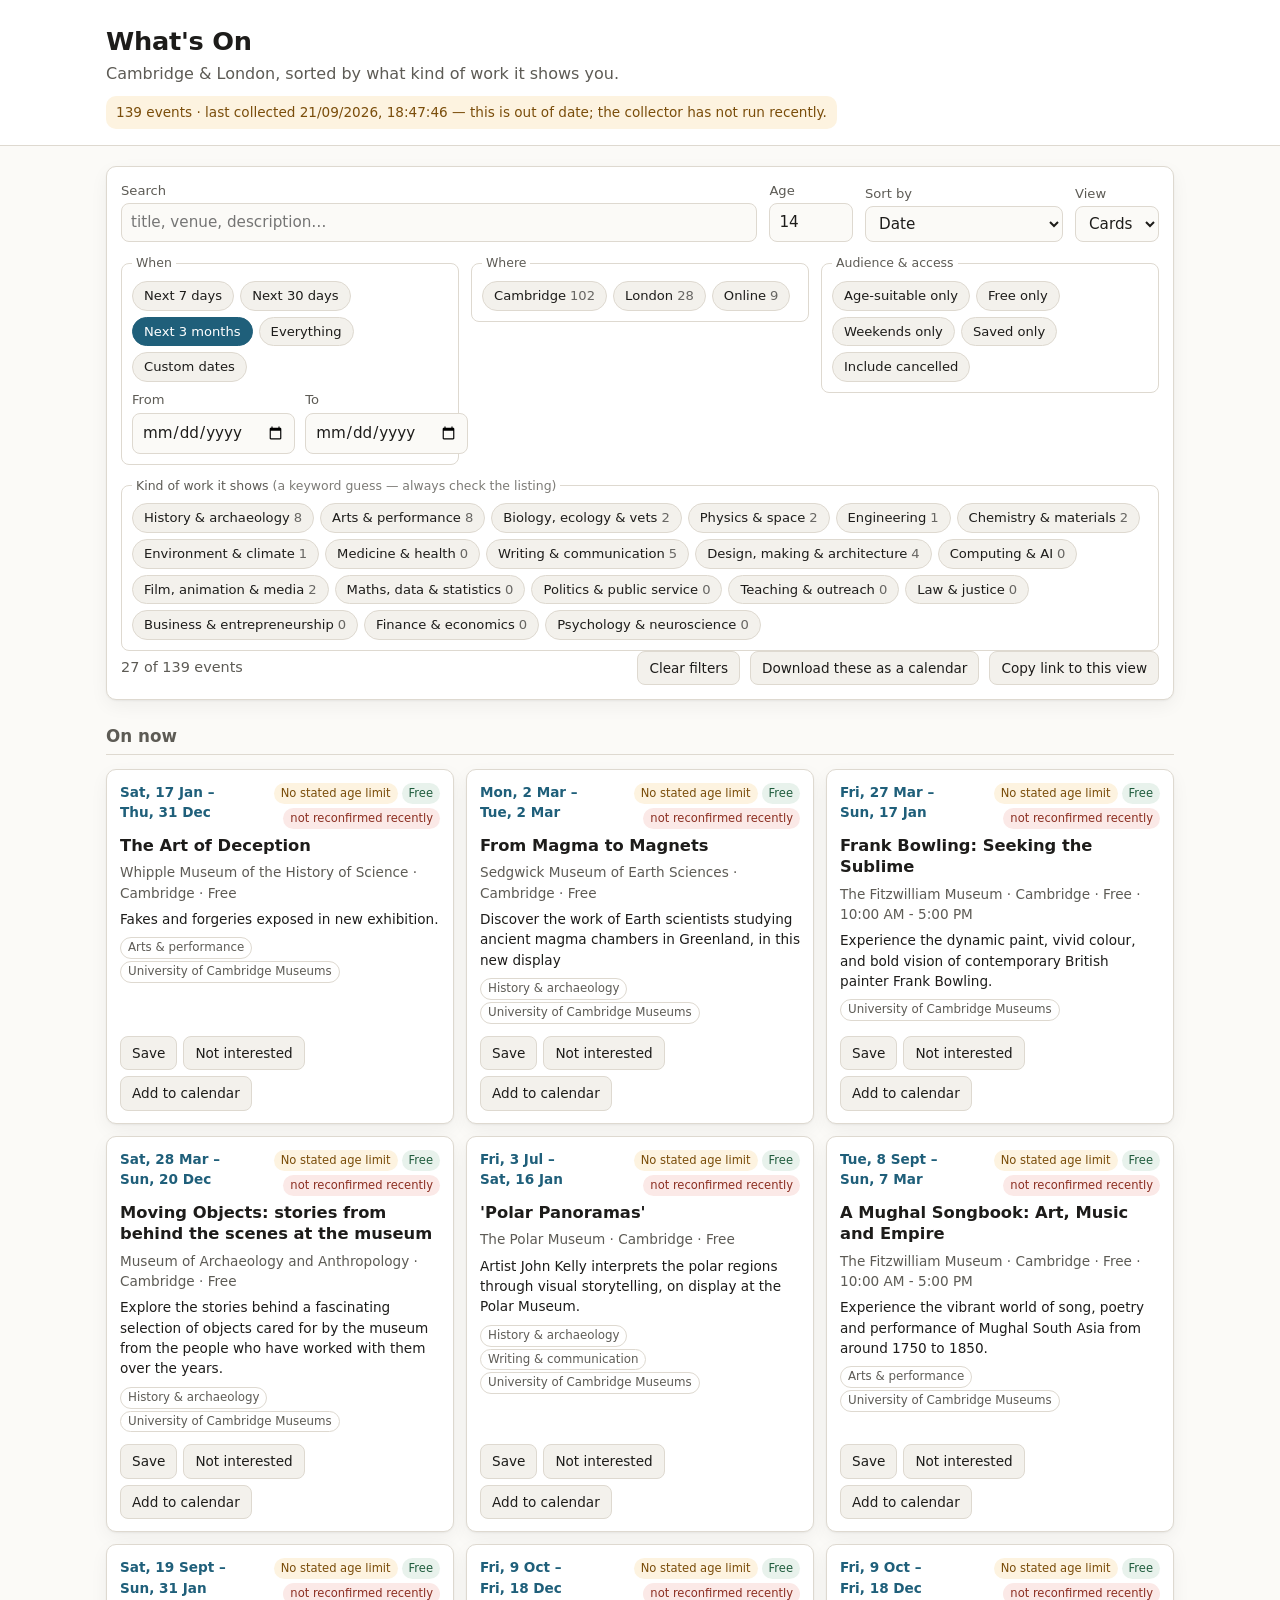
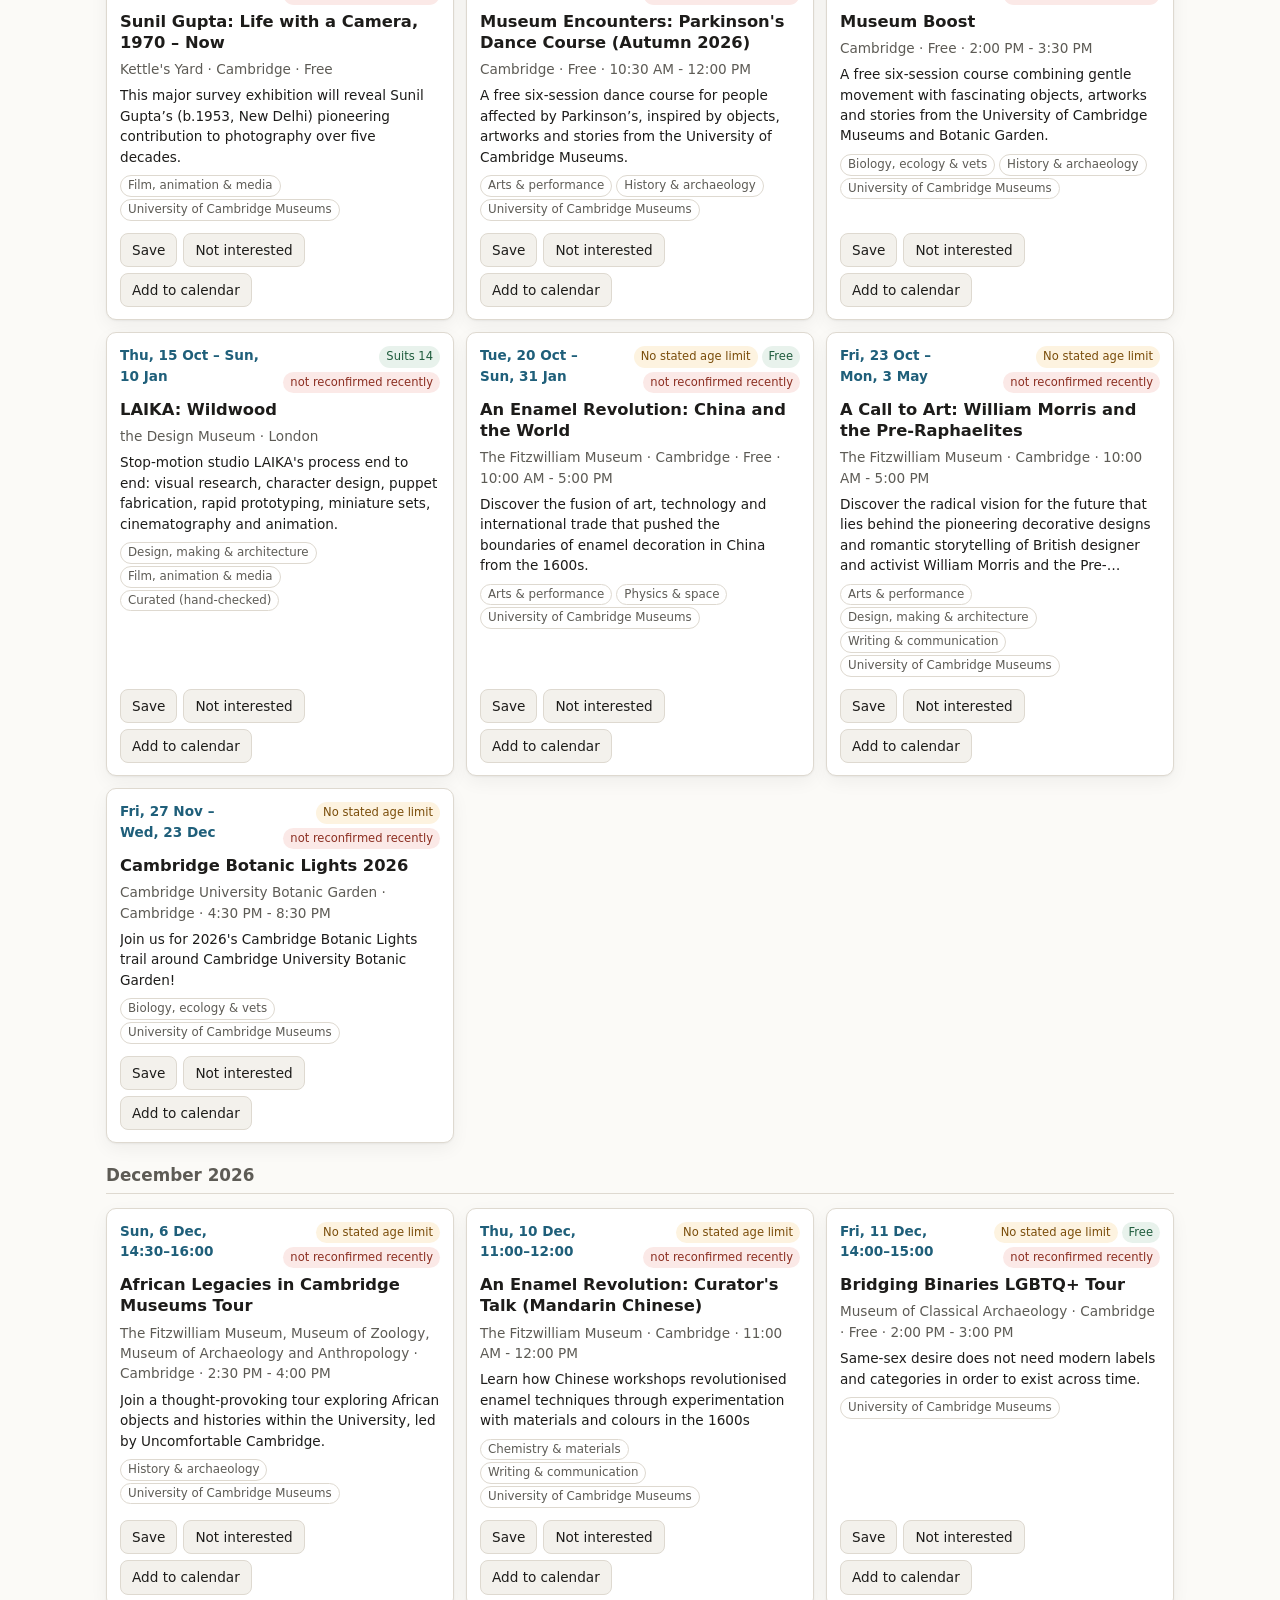
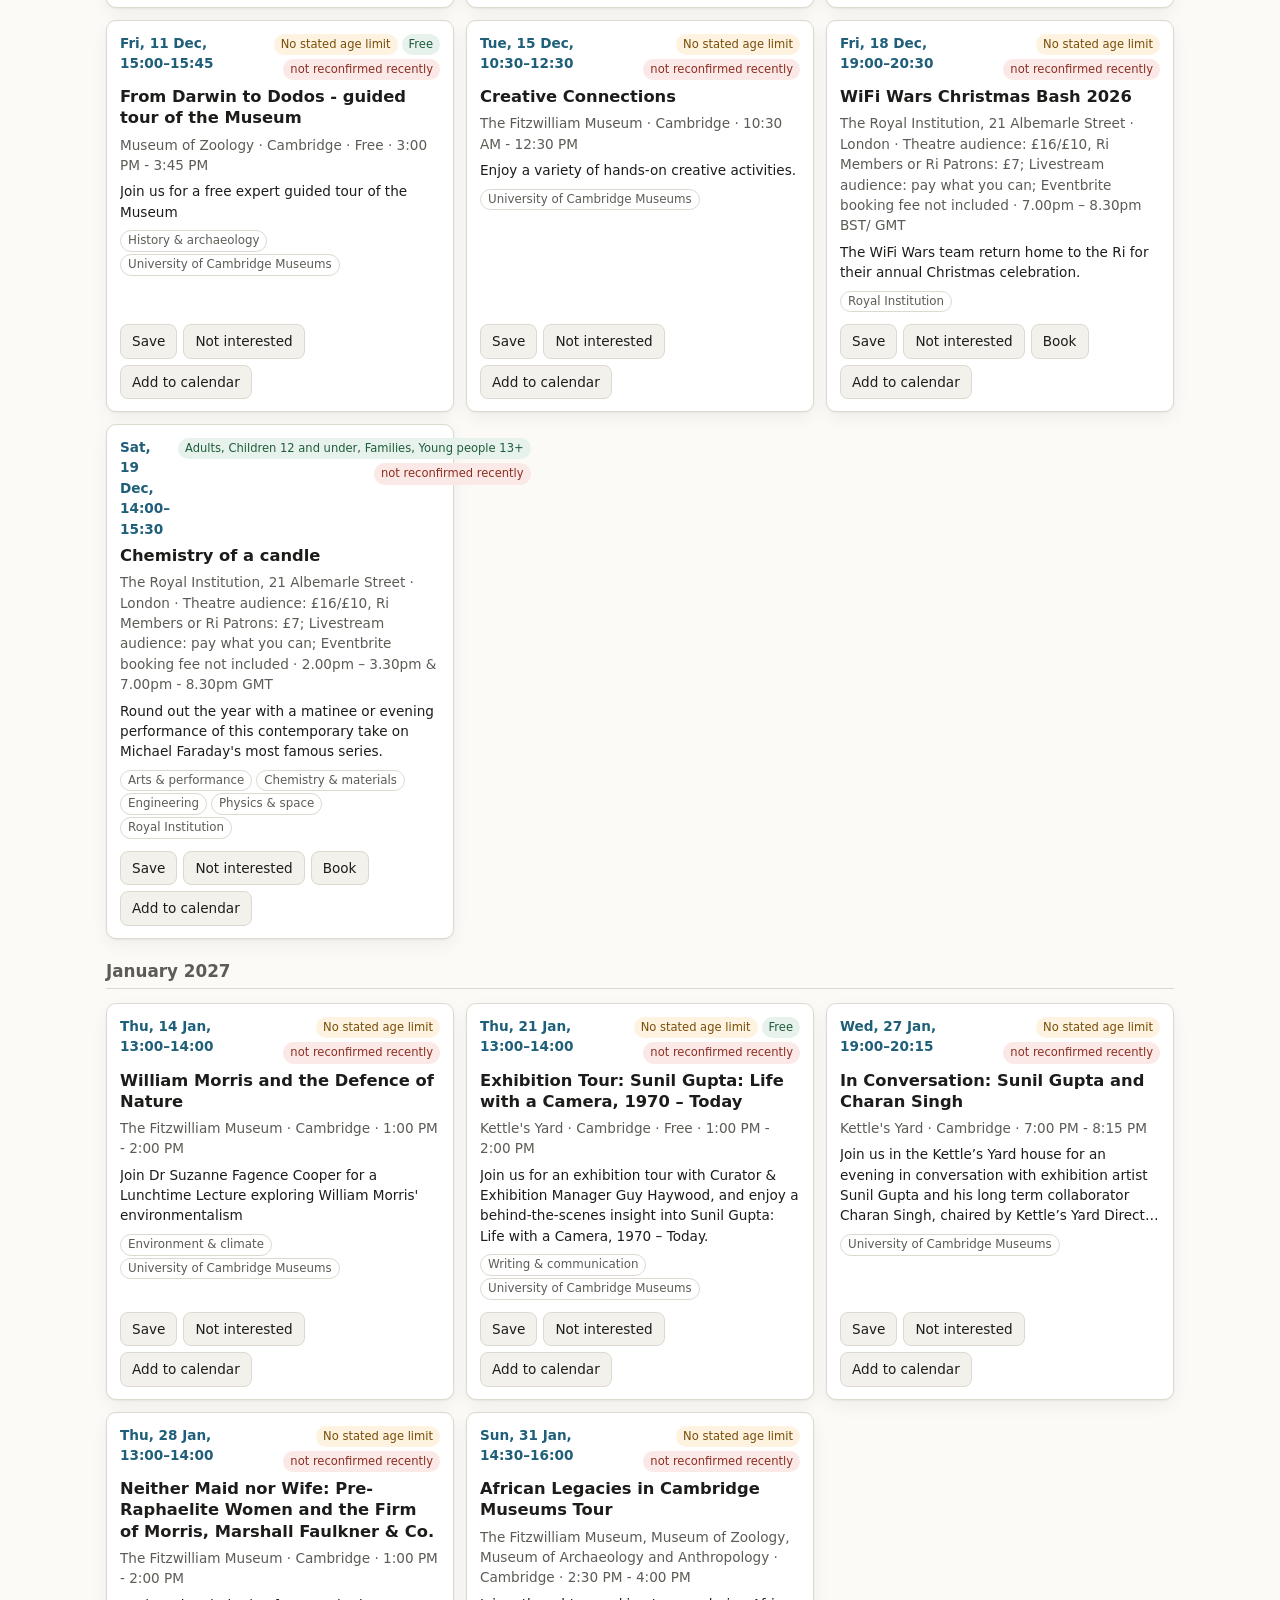
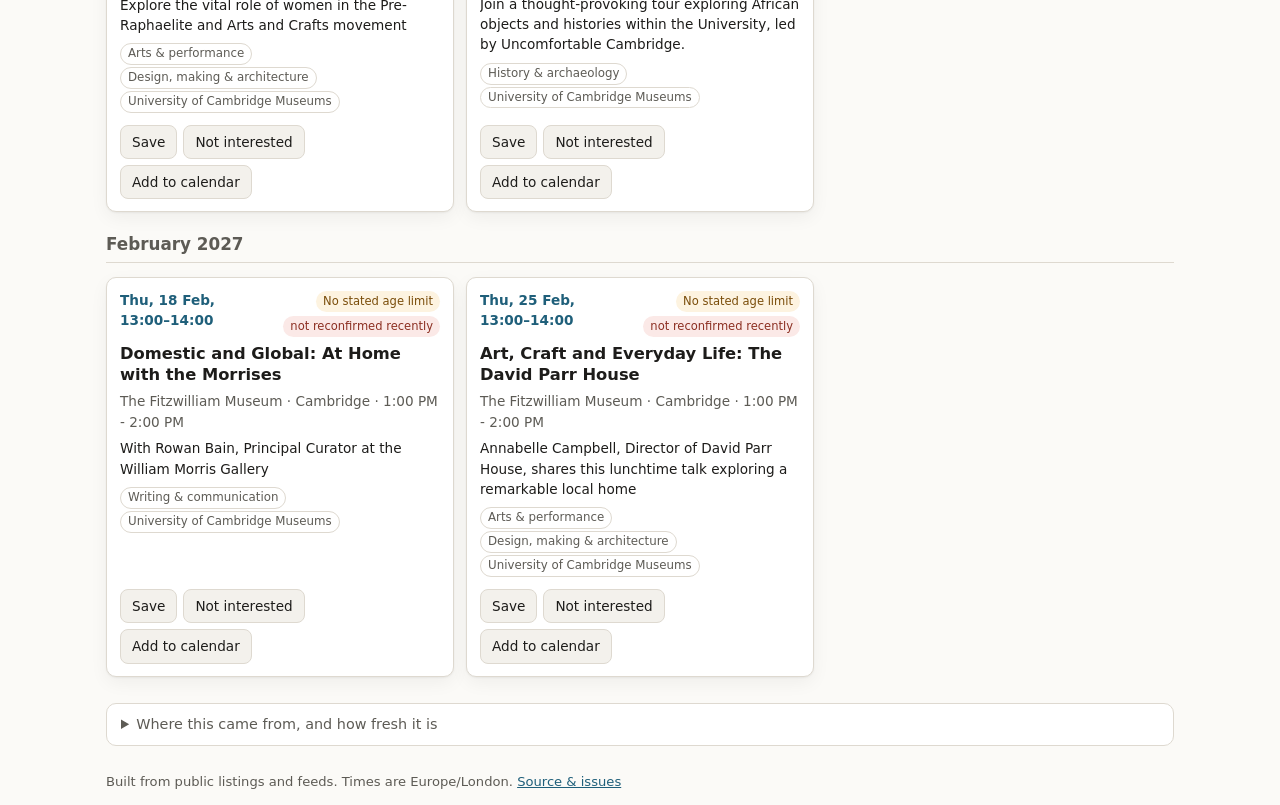
==== docs/index.html @ 0c3570ec "Events aggregator: collector, static site and CI A GitHub Pages site that collects events from publi" ====
<!DOCTYPE html>
<html lang="en-GB">
<head>
<meta charset="utf-8">
<meta name="viewport" content="width=device-width, initial-scale=1">
<title>What's On — Cambridge &amp; London</title>
<meta name="description" content="Events in Cambridge and London, filtered by age, place, date and the kind of work they show.">
<link rel="stylesheet" href="assets/styles.css">
<link rel="icon" href="data:image/svg+xml,<svg xmlns='http://www.w3.org/2000/svg' viewBox='0 0 16 16'><text y='13' font-size='13'>&#128197;</text></svg>">
</head>
<body>
<a class="skip" href="#results">Skip to results</a>

<header class="topbar">
  <div class="wrap">
    <h1>What's On</h1>
    <p class="tagline">Cambridge &amp; London, sorted by what kind of work it shows you.</p>
    <p id="freshness" class="freshness" role="status"></p>
  </div>
</header>

<main class="wrap">

  <section class="controls" aria-label="Filters">
    <div class="row">
      <label class="grow">
        <span>Search</span>
        <input type="search" id="q" placeholder="title, venue, description&hellip;" autocomplete="off">
      </label>
      <label>
        <span>Age</span>
        <input type="number" id="age" min="0" max="99" step="1" value="14" inputmode="numeric">
      </label>
      <label>
        <span>Sort by</span>
        <select id="sort">
          <option value="date">Date</option>
          <option value="title">Title</option>
          <option value="price">Price (cheapest first)</option>
          <option value="city">Place</option>
          <option value="source">Source</option>
        </select>
      </label>
      <label>
        <span>View</span>
        <select id="view">
          <option value="cards">Cards</option>
          <option value="table">Table</option>
        </select>
      </label>
    </div>

    <div class="row facets">
      <fieldset>
        <legend>When</legend>
        <div class="chips" id="when"></div>
        <div class="dates">
          <label><span>From</span><input type="date" id="from"></label>
          <label><span>To</span><input type="date" id="to"></label>
        </div>
      </fieldset>
      <fieldset>
        <legend>Where</legend>
        <div class="chips" id="cities"></div>
      </fieldset>
      <fieldset>
        <legend>Audience &amp; access</legend>
        <div class="chips" id="flags"></div>
      </fieldset>
    </div>

    <fieldset>
      <legend>Kind of work it shows <span class="hint">(a keyword guess — always check the listing)</span></legend>
      <div class="chips" id="careers"></div>
    </fieldset>

    <div class="row actions">
      <p id="count" role="status"></p>
      <button type="button" id="reset" class="ghost">Clear filters</button>
      <button type="button" id="ics" class="ghost">Download these as a calendar</button>
      <button type="button" id="share" class="ghost">Copy link to this view</button>
    </div>
  </section>

  <section id="results" aria-live="polite"></section>

  <details class="health">
    <summary>Where this came from, and how fresh it is</summary>
    <div id="sources"></div>
    <p class="note">
      Each source is collected on a schedule; a source that fails keeps its last
      good records, labelled with when they were last seen. Prices, ages and
      opening times are taken from the venue's own listing and can change —
      the link on each card is the authority, not this page.
    </p>
  </details>

</main>

<footer class="wrap">
  <p>Built from public listings and feeds. Times are Europe/London.
     <a href="https://github.com/">Source &amp; issues</a></p>
</footer>

<template id="card-tpl">
  <article class="card">
    <div class="card-head">
      <time class="when"></time>
      <span class="badges"></span>
    </div>
    <h3><a class="title" rel="noopener noreferrer"></a></h3>
    <p class="meta"></p>
    <p class="summary"></p>
    <p class="tags"></p>
    <div class="card-foot">
      <button type="button" class="save" aria-pressed="false">Save</button>
      <button type="button" class="hide">Not interested</button>
      <a class="book" rel="noopener noreferrer">Book</a>
      <button type="button" class="cal">Add to calendar</button>
    </div>
  </article>
</template>

<script src="assets/app.js"></script>
</body>
</html>
---- docs/assets/styles.css ----
:root {
  --bg: #fbfaf7;
  --surface: #ffffff;
  --surface-2: #f3f1ec;
  --ink: #1d1c1a;
  --ink-2: #5d5b55;
  --line: #ded9d0;
  --accent: #1f5f7a;
  --accent-ink: #ffffff;
  --warn-bg: #fdf3e0;
  --warn-ink: #7a4d0a;
  --bad-bg: #fbe9e7;
  --bad-ink: #8c2f22;
  --good-bg: #e8f2ec;
  --good-ink: #1f5c3d;
  --radius: 10px;
  --shadow: 0 1px 2px rgba(0,0,0,.05), 0 6px 18px rgba(0,0,0,.05);
}

@media (prefers-color-scheme: dark) {
  :root {
    --bg: #17181a;
    --surface: #1f2124;
    --surface-2: #272a2e;
    --ink: #e9e7e3;
    --ink-2: #a7a49d;
    --line: #35383d;
    --accent: #7fc4e0;
    --accent-ink: #10242c;
    --warn-bg: #3a2f14;
    --warn-ink: #f0cf8a;
    --bad-bg: #3a201c;
    --bad-ink: #f3b3a8;
    --good-bg: #1b2f26;
    --good-ink: #a7dcc0;
    --shadow: 0 1px 2px rgba(0,0,0,.4), 0 6px 18px rgba(0,0,0,.35);
  }
}

* { box-sizing: border-box; }

body {
  margin: 0;
  background: var(--bg);
  color: var(--ink);
  font: 16px/1.5 ui-sans-serif, system-ui, -apple-system, "Segoe UI", Roboto, sans-serif;
  -webkit-text-size-adjust: 100%;
}

.wrap { max-width: 1100px; margin: 0 auto; padding: 0 16px; }

.skip {
  position: absolute; left: -9999px;
}
.skip:focus { left: 8px; top: 8px; background: var(--surface); padding: 8px; z-index: 10; }

.topbar {
  background: var(--surface);
  border-bottom: 1px solid var(--line);
  padding: 22px 0 16px;
  margin-bottom: 20px;
}
.topbar h1 { margin: 0; font-size: 1.6rem; letter-spacing: -.01em; }
.tagline { margin: 2px 0 0; color: var(--ink-2); }
.freshness { margin: 10px 0 0; font-size: .85rem; color: var(--ink-2); }
.freshness.stale {
  background: var(--warn-bg); color: var(--warn-ink);
  padding: 6px 10px; border-radius: var(--radius); display: inline-block;
}

/* ---------- controls ---------- */

.controls {
  background: var(--surface);
  border: 1px solid var(--line);
  border-radius: var(--radius);
  padding: 14px;
  box-shadow: var(--shadow);
  margin-bottom: 18px;
}

.row { display: flex; flex-wrap: wrap; gap: 12px; align-items: flex-end; margin-bottom: 12px; }
.row.facets { display: grid; grid-template-columns: repeat(3, 1fr); align-items: start; }
.row:last-child { margin-bottom: 0; }
.grow { flex: 1 1 260px; }

label { display: block; font-size: .82rem; }
label > span { display: block; color: var(--ink-2); margin-bottom: 3px; }

input[type=search], input[type=number], input[type=date], select {
  font: inherit; font-size: .95rem;
  color: var(--ink); background: var(--bg);
  border: 1px solid var(--line); border-radius: 8px;
  padding: 7px 9px; width: 100%;
}
input[type=number] { width: 5.5em; }
input[type=date] { width: auto; }

fieldset {
  flex: 1 1 240px;
  border: 1px solid var(--line); border-radius: 8px;
  padding: 8px 10px 10px; margin: 0; min-width: 0;
}
legend { font-size: .78rem; color: var(--ink-2); padding: 0 4px; }
.hint { font-weight: 400; opacity: .8; }

.chips { display: flex; flex-wrap: wrap; gap: 6px; }
.chip {
  font: inherit; font-size: .82rem;
  background: var(--surface-2); color: var(--ink);
  border: 1px solid var(--line); border-radius: 999px;
  padding: 4px 11px; cursor: pointer;
}
.chip[aria-pressed="true"] { background: var(--accent); color: var(--accent-ink); border-color: var(--accent); }
.chip .n { opacity: .65; font-variant-numeric: tabular-nums; margin-left: 4px; }

.dates { display: flex; gap: 10px; margin-top: 8px; }

.row.actions { align-items: center; gap: 10px; }
#count { margin: 0; flex: 1 1 auto; font-size: .9rem; color: var(--ink-2); }

button.ghost, .card-foot button, .card-foot a {
  font: inherit; font-size: .85rem;
  background: var(--surface-2); color: var(--ink);
  border: 1px solid var(--line); border-radius: 8px;
  padding: 6px 11px; cursor: pointer; text-decoration: none;
}
button.ghost:hover, .card-foot button:hover, .card-foot a:hover { border-color: var(--accent); }

/* ---------- results ---------- */

#results { display: grid; gap: 14px; }
.month { margin: 6px 0 0; font-size: 1.05rem; color: var(--ink-2); border-bottom: 1px solid var(--line); padding-bottom: 4px; }

.cards { display: grid; gap: 12px; grid-template-columns: repeat(auto-fill, minmax(300px, 1fr)); }

.card {
  background: var(--surface); border: 1px solid var(--line);
  border-radius: var(--radius); padding: 12px 13px;
  box-shadow: var(--shadow); display: flex; flex-direction: column; gap: 6px;
}
.card.saved { border-color: var(--accent); }
.card-head { display: flex; justify-content: space-between; gap: 8px; align-items: baseline; }
.when { font-size: .85rem; font-weight: 600; color: var(--accent); }
.card h3 { margin: 0; font-size: 1.02rem; line-height: 1.3; }
.card h3 a { color: var(--ink); text-decoration: none; }
.card h3 a:hover { text-decoration: underline; }
.card .meta, .card .summary, .card .tags { margin: 0; font-size: .85rem; color: var(--ink-2); }
.card .summary {
  color: var(--ink);
  display: -webkit-box; -webkit-line-clamp: 4; -webkit-box-orient: vertical;
  overflow: hidden;
}
.card-foot { display: flex; flex-wrap: wrap; gap: 6px; margin-top: auto; padding-top: 6px; }

.badges { display: flex; flex-wrap: wrap; gap: 4px; justify-content: flex-end; }
.badge {
  font-size: .72rem; padding: 2px 7px; border-radius: 999px;
  background: var(--surface-2); color: var(--ink-2); white-space: nowrap;
}
.badge.free { background: var(--good-bg); color: var(--good-ink); }
.badge.age-eligible { background: var(--good-bg); color: var(--good-ink); }
.badge.age-unknown { background: var(--warn-bg); color: var(--warn-ink); }
.badge.alert { background: var(--bad-bg); color: var(--bad-ink); }
.tag {
  display: inline-block; font-size: .74rem; margin: 2px 4px 0 0;
  padding: 1px 7px; border: 1px solid var(--line); border-radius: 999px;
}

table { width: 100%; border-collapse: collapse; font-size: .88rem; background: var(--surface); }
th, td { text-align: left; padding: 7px 9px; border-bottom: 1px solid var(--line); vertical-align: top; }
th { color: var(--ink-2); font-size: .78rem; text-transform: uppercase; letter-spacing: .04em; }
td a { color: var(--ink); }
.table-scroll { overflow-x: auto; border: 1px solid var(--line); border-radius: var(--radius); }

.empty { padding: 26px; text-align: center; color: var(--ink-2); background: var(--surface); border: 1px dashed var(--line); border-radius: var(--radius); }

/* ---------- health panel ---------- */

.health { margin: 26px 0; background: var(--surface); border: 1px solid var(--line); border-radius: var(--radius); padding: 10px 14px; }
.health summary { cursor: pointer; font-size: .9rem; color: var(--ink-2); }
.health table { margin-top: 10px; }
.note { font-size: .82rem; color: var(--ink-2); }
.status-ok { color: var(--good-ink); }
.status-bad { color: var(--bad-ink); font-weight: 600; }

footer { margin: 30px 0; font-size: .82rem; color: var(--ink-2); }
footer a { color: var(--accent); }

@media (max-width: 860px) {
  .row.facets { grid-template-columns: 1fr; }
}

@media (max-width: 620px) {
  .row { gap: 10px; }
  fieldset { flex-basis: 100%; }
  .dates { flex-wrap: wrap; }
}
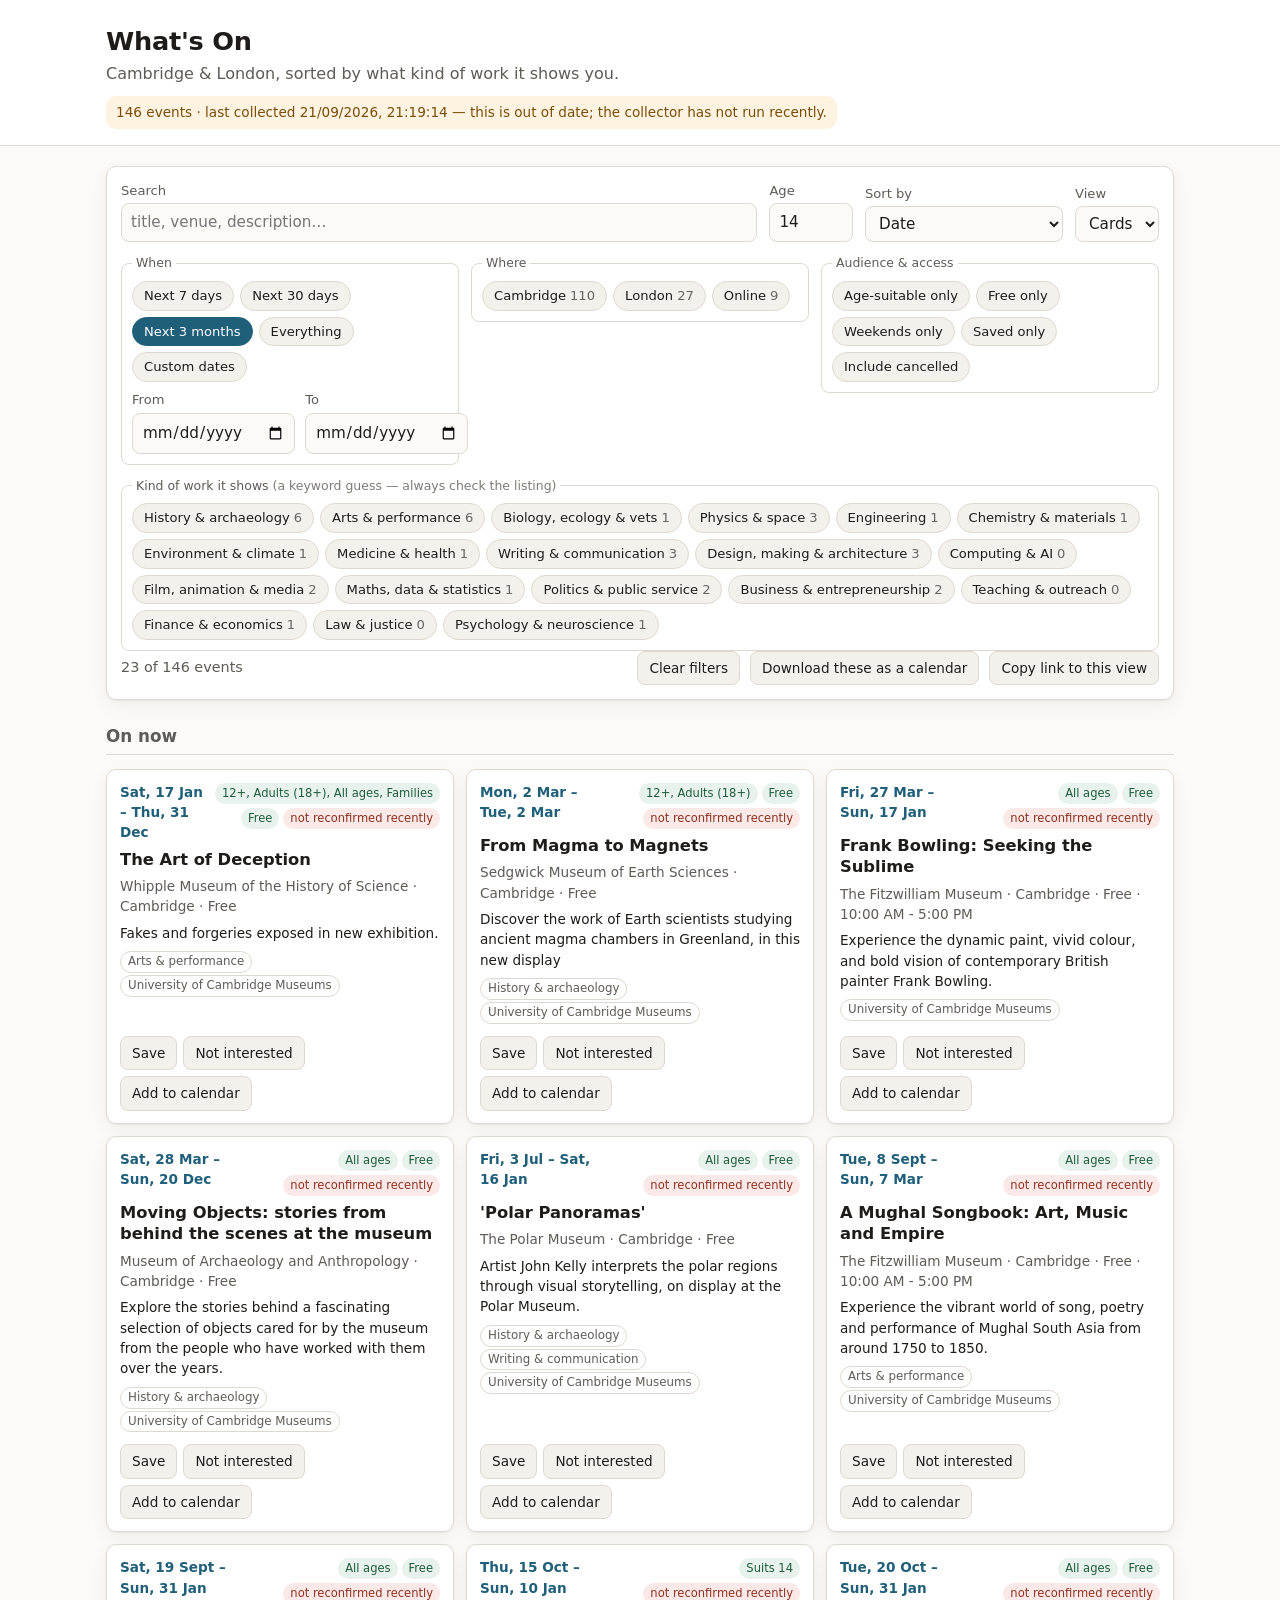
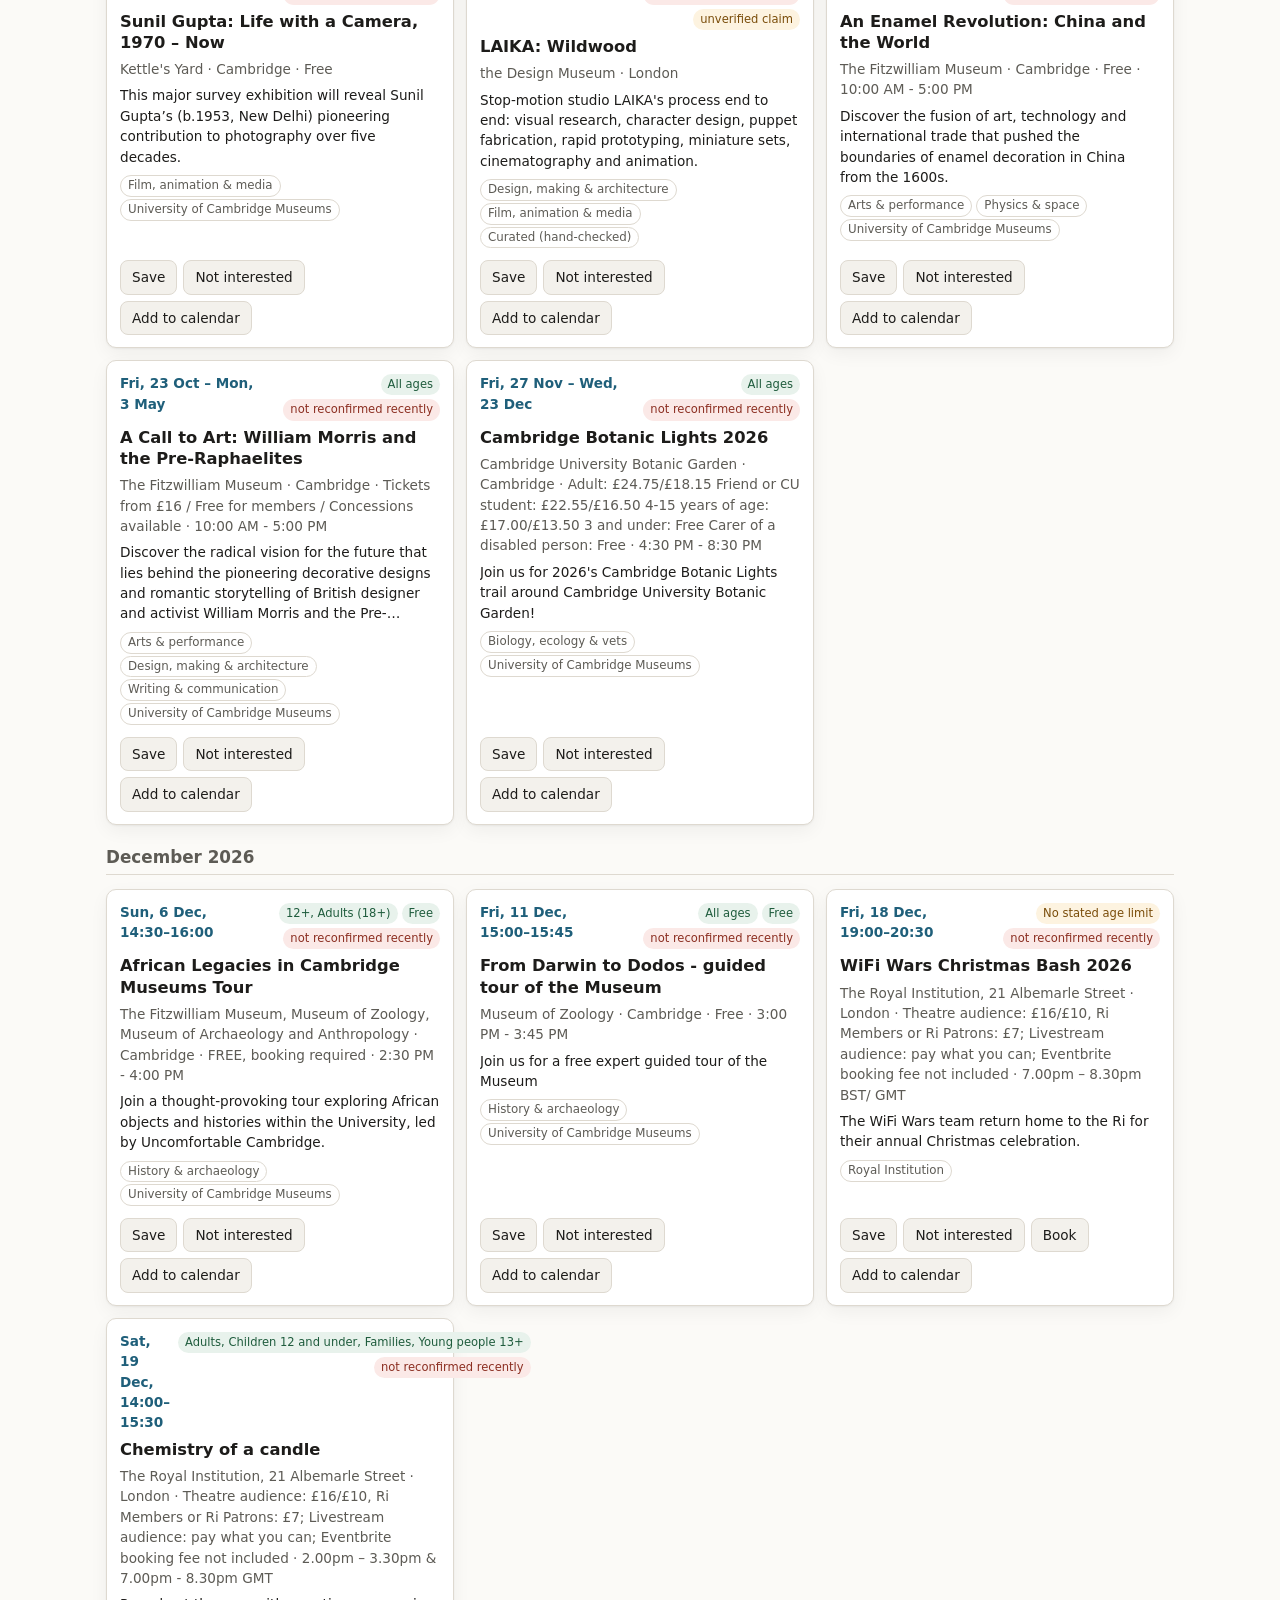
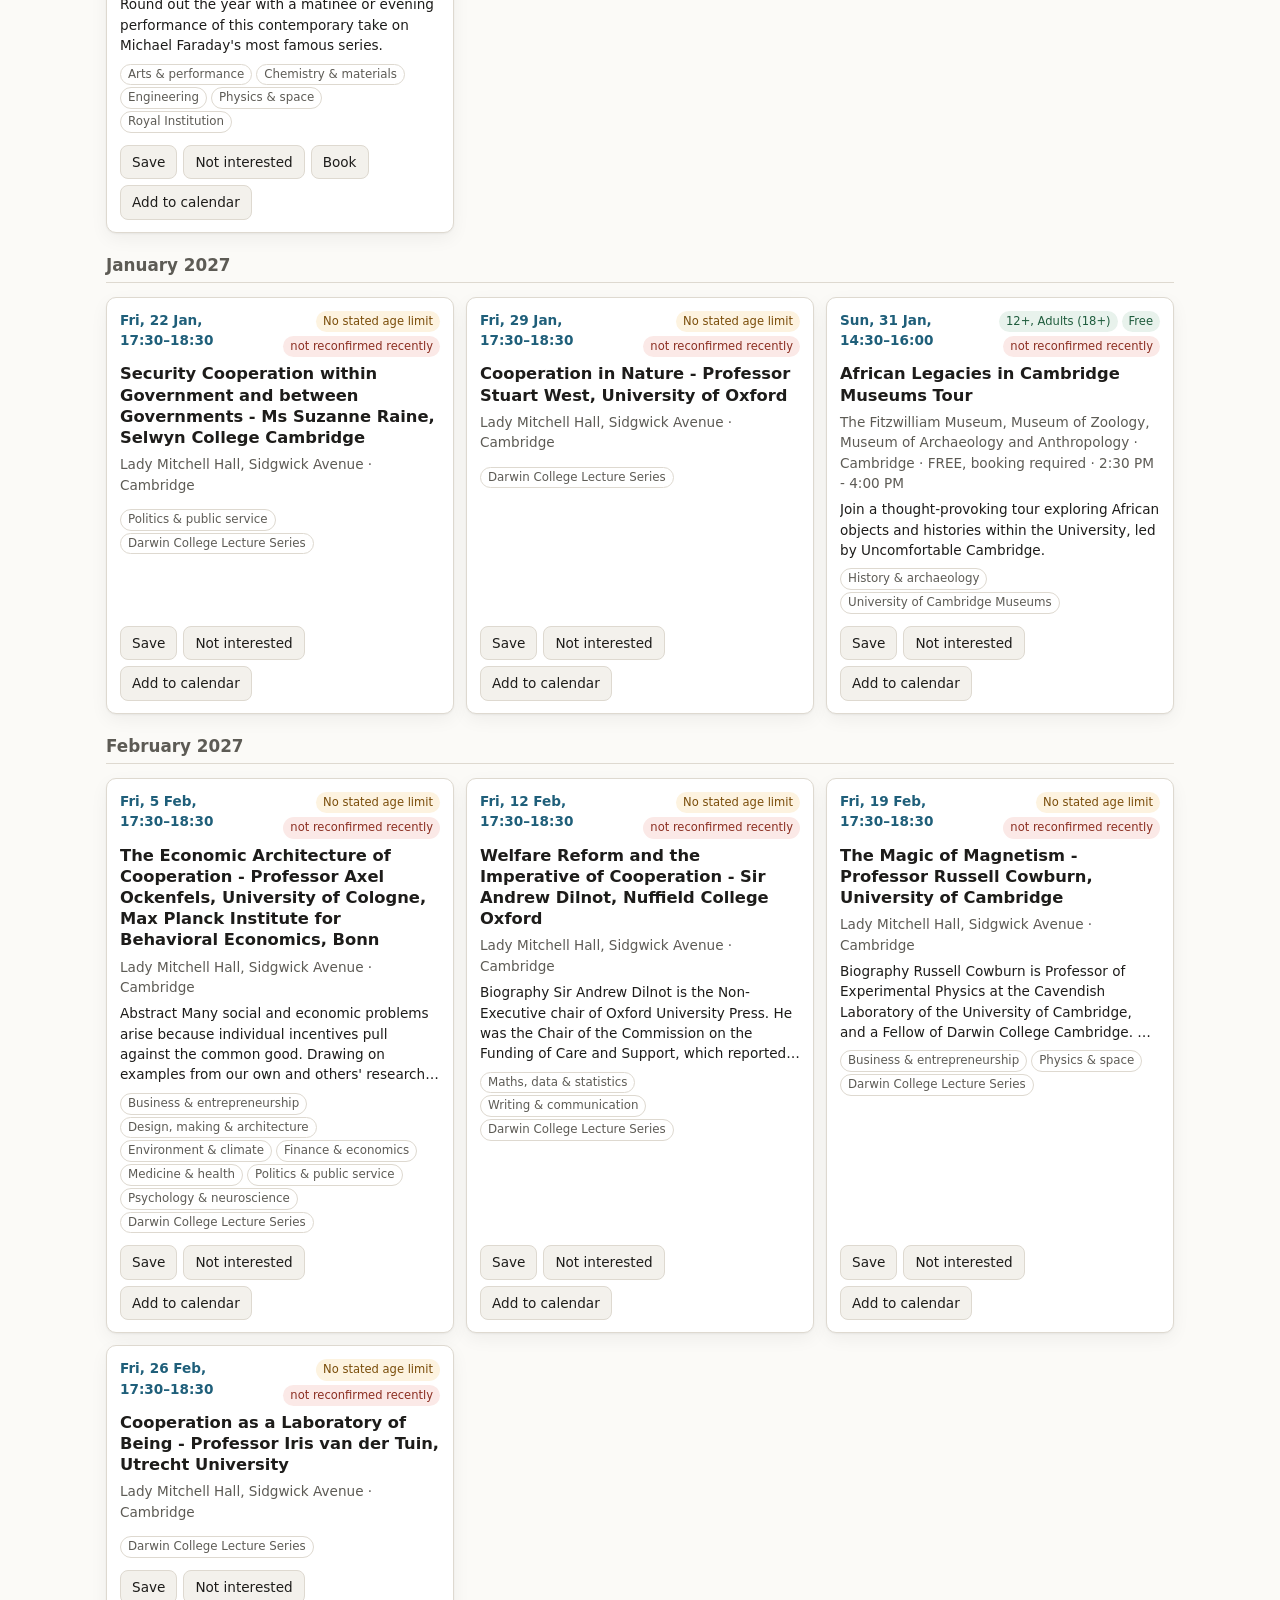
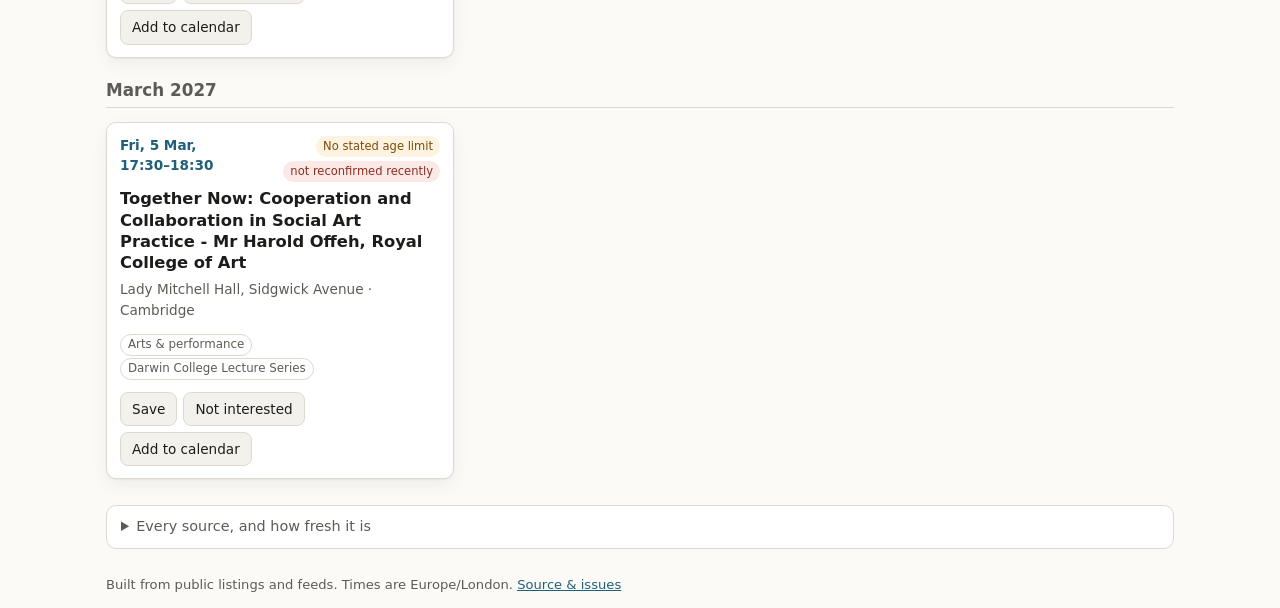
==== commit 71eb57aa: "Keep the list alive: verifiable registry, degradation, enrichment Every source must now be listed in" ====
--- a/docs/index.html
+++ b/docs/index.html
@@ -85,13 +85,22 @@
   <section id="results" aria-live="polite"></section>
 
   <details class="health">
-    <summary>Where this came from, and how fresh it is</summary>
+    <summary>Every source, and how fresh it is</summary>
     <div id="sources"></div>
     <p class="note">
-      Each source is collected on a schedule; a source that fails keeps its last
-      good records, labelled with when they were last seen. Prices, ages and
-      opening times are taken from the venue's own listing and can change —
-      the link on each card is the authority, not this page.
+      This is the complete list — nothing reaches this page from a source that
+      is not in it. Each row links to the venue's own listing, to the raw feed
+      the collector reads, and to that source's terms, so any claim here can be
+      traced back and checked. Run <code>python -m collector.verify</code> to
+      have every source fetched, parsed and reported on demand.
+    </p>
+    <p class="note">
+      A source that fails keeps its last good records, labelled with when they
+      were last seen, and the others still refresh. Hand-written entries carry
+      the date a person last confirmed them and are flagged for re-checking
+      after 90 days — a working link is not a verified fact. Prices, ages and
+      opening times come from the venue's listing and change: the link on each
+      card is the authority, not this page.
     </p>
   </details>
 
@@ -99,7 +108,7 @@
 
 <footer class="wrap">
   <p>Built from public listings and feeds. Times are Europe/London.
-     <a href="https://github.com/">Source &amp; issues</a></p>
+     <a href="https://github.com/vasilybelokurov/events-app">Source &amp; issues</a></p>
 </footer>
 
 <template id="card-tpl">
--- a/docs/assets/styles.css
+++ b/docs/assets/styles.css
@@ -162,6 +162,7 @@
 .badge.age-eligible { background: var(--good-bg); color: var(--good-ink); }
 .badge.age-unknown { background: var(--warn-bg); color: var(--warn-ink); }
 .badge.alert { background: var(--bad-bg); color: var(--bad-ink); }
+.badge.verified { background: var(--good-bg); color: var(--good-ink); }
 .tag {
   display: inline-block; font-size: .74rem; margin: 2px 4px 0 0;
   padding: 1px 7px; border: 1px solid var(--line); border-radius: 999px;
@@ -181,6 +182,11 @@
 .health summary { cursor: pointer; font-size: .9rem; color: var(--ink-2); }
 .health table { margin-top: 10px; }
 .note { font-size: .82rem; color: var(--ink-2); }
+.note code {
+  font-family: ui-monospace, SFMono-Regular, Menlo, monospace;
+  font-size: .95em; background: var(--surface-2);
+  padding: 1px 5px; border-radius: 4px;
+}
 .status-ok { color: var(--good-ink); }
 .status-bad { color: var(--bad-ink); font-weight: 600; }
 
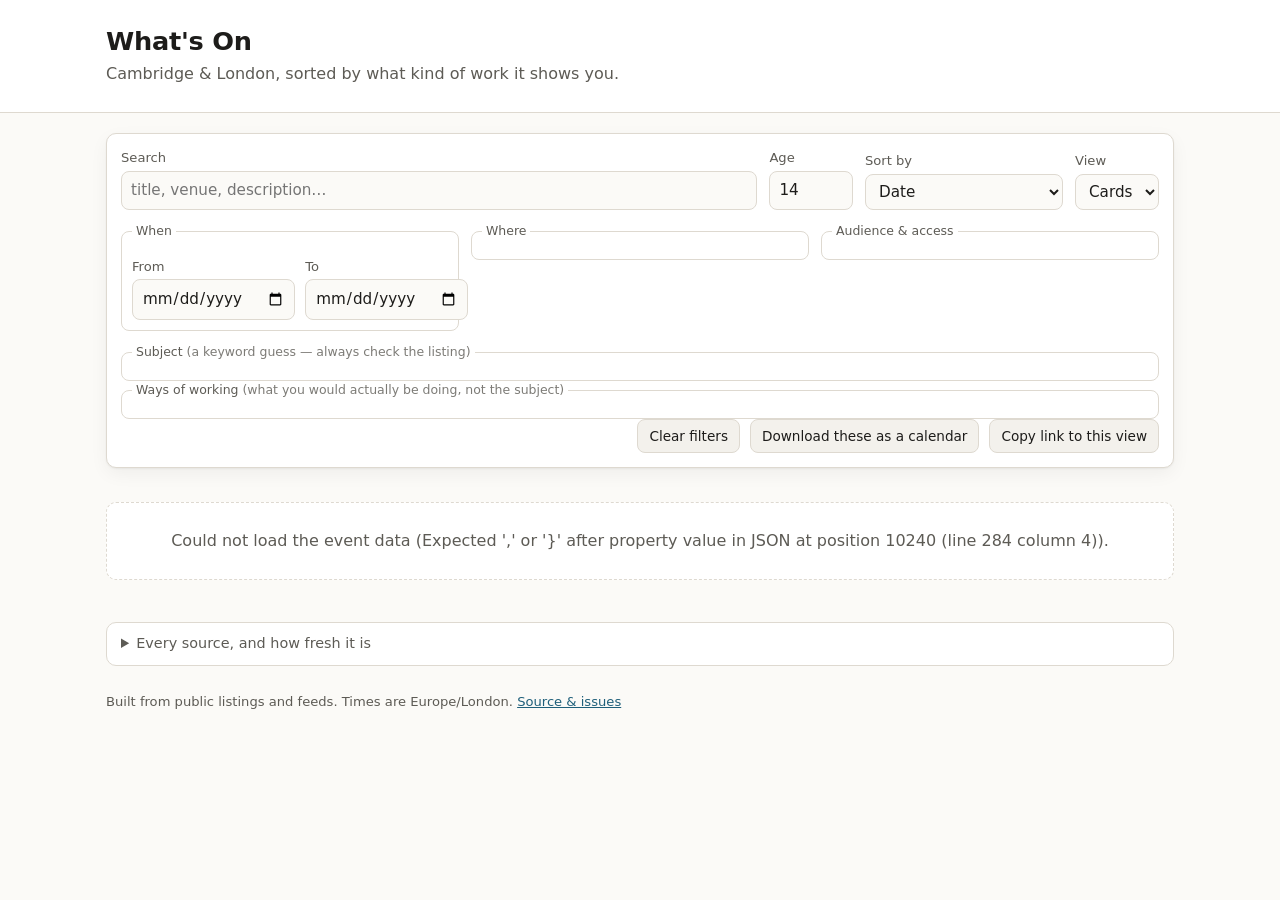
==== commit 86e40ab5: "Collect from venues instead of typing claims in; fix the CI freeze The nine hand-written event recor" ====
--- a/docs/index.html
+++ b/docs/index.html
@@ -70,13 +70,19 @@
     </div>
 
     <fieldset>
-      <legend>Kind of work it shows <span class="hint">(a keyword guess — always check the listing)</span></legend>
+      <legend>Subject <span class="hint">(a keyword guess — always check the listing)</span></legend>
       <div class="chips" id="careers"></div>
+    </fieldset>
+
+    <fieldset>
+      <legend>Ways of working <span class="hint">(what you would actually be doing, not the subject)</span></legend>
+      <div class="chips" id="styles"></div>
     </fieldset>
 
     <div class="row actions">
       <p id="count" role="status"></p>
       <button type="button" id="reset" class="ghost">Clear filters</button>
+      <button type="button" id="restore" class="ghost" hidden>Restore hidden</button>
       <button type="button" id="ics" class="ghost">Download these as a calendar</button>
       <button type="button" id="share" class="ghost">Copy link to this view</button>
     </div>
@@ -96,11 +102,12 @@
     </p>
     <p class="note">
       A source that fails keeps its last good records, labelled with when they
-      were last seen, and the others still refresh. Hand-written entries carry
-      the date a person last confirmed them and are flagged for re-checking
-      after 90 days — a working link is not a verified fact. Prices, ages and
-      opening times come from the venue's listing and change: the link on each
-      card is the authority, not this page.
+      were last seen, and the others still refresh. Venues with nothing to list
+      — a public gallery, a museum open on weekdays — are visited on every run
+      and only claim what their page still says: an age rule or a price
+      disappears from here when it disappears from the venue's page. Nothing on
+      this site is typed in by hand. Even so, the link on each card is the
+      authority, not this page.
     </p>
   </details>
 
--- a/docs/assets/styles.css
+++ b/docs/assets/styles.css
@@ -167,6 +167,13 @@
   display: inline-block; font-size: .74rem; margin: 2px 4px 0 0;
   padding: 1px 7px; border: 1px solid var(--line); border-radius: 999px;
 }
+/* Subject and ways-of-working are different axes, so they read differently. */
+.tag.style { border-style: dashed; color: var(--accent); }
+.tag.source { opacity: .7; }
+.sub {
+  display: block; font-size: .78rem; color: var(--ink-2); margin-top: 2px;
+}
+.sub.warn { color: var(--warn-ink); }
 
 table { width: 100%; border-collapse: collapse; font-size: .88rem; background: var(--surface); }
 th, td { text-align: left; padding: 7px 9px; border-bottom: 1px solid var(--line); vertical-align: top; }
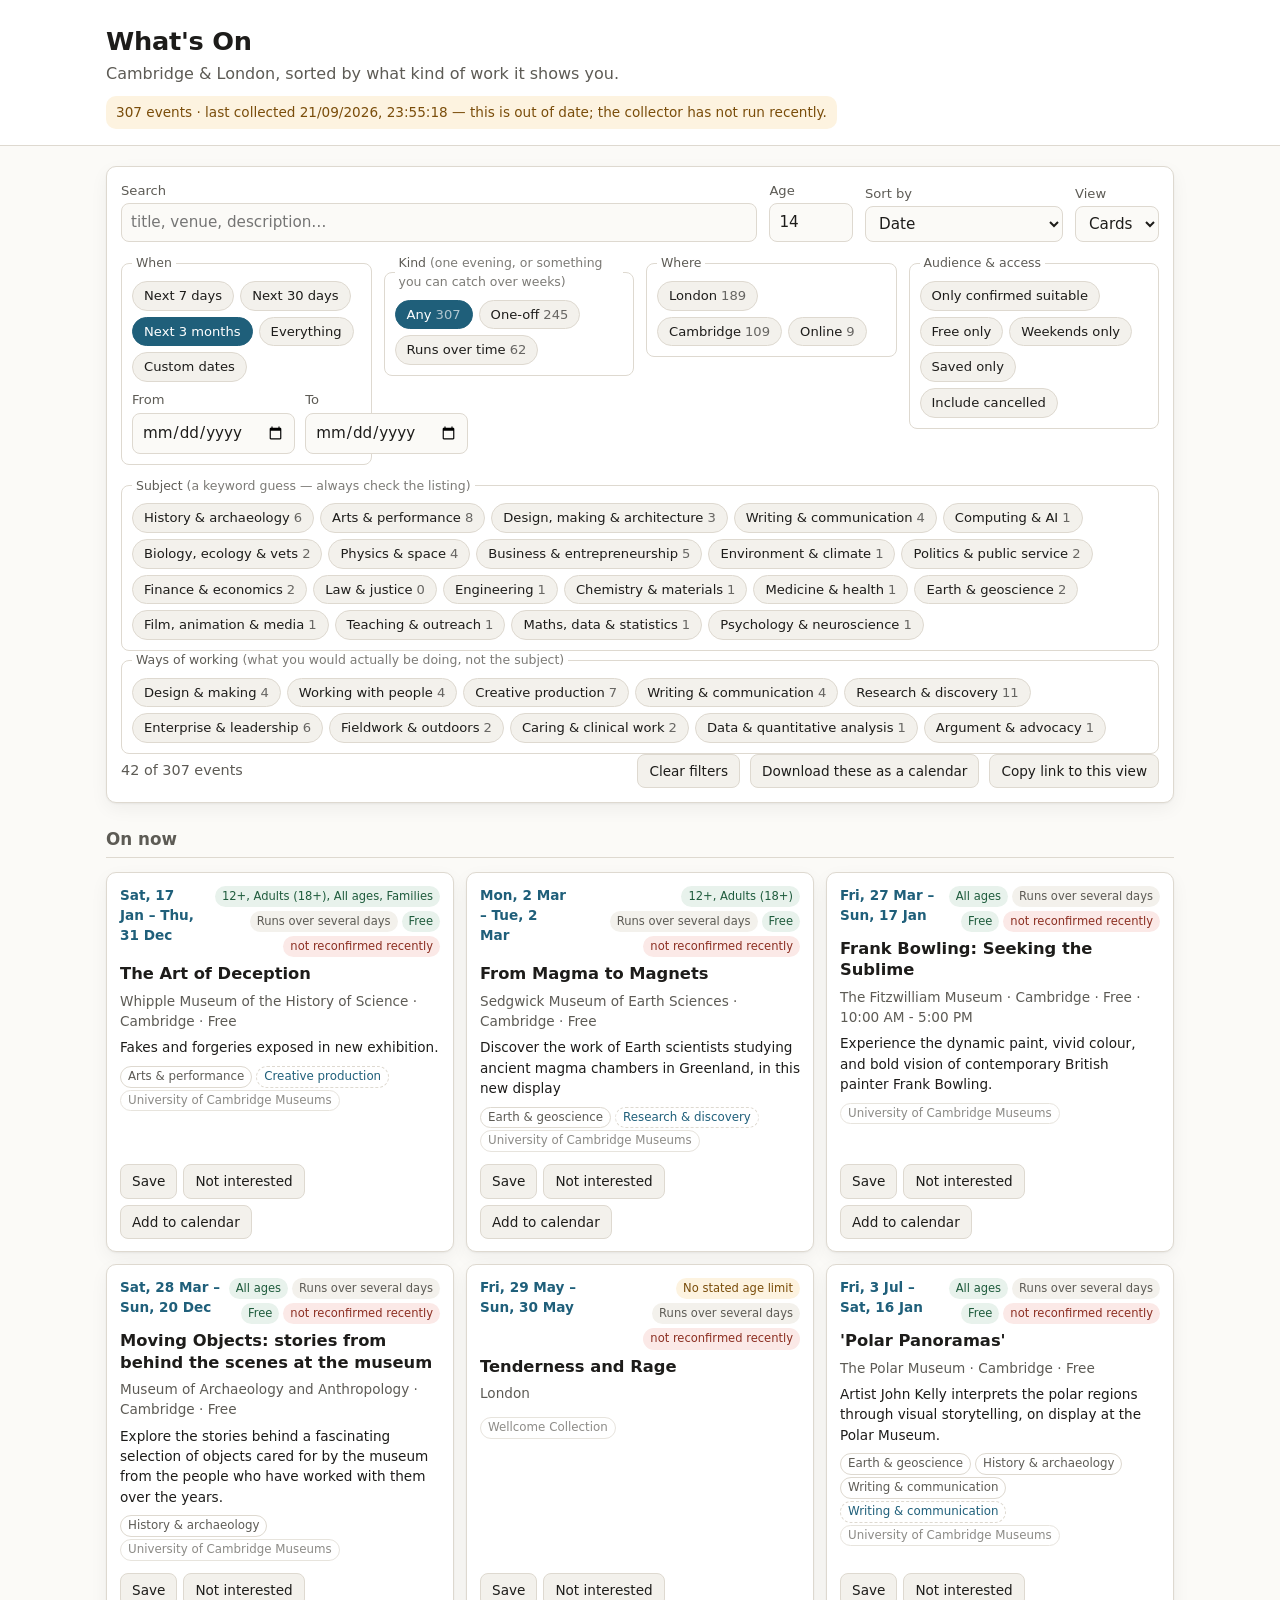
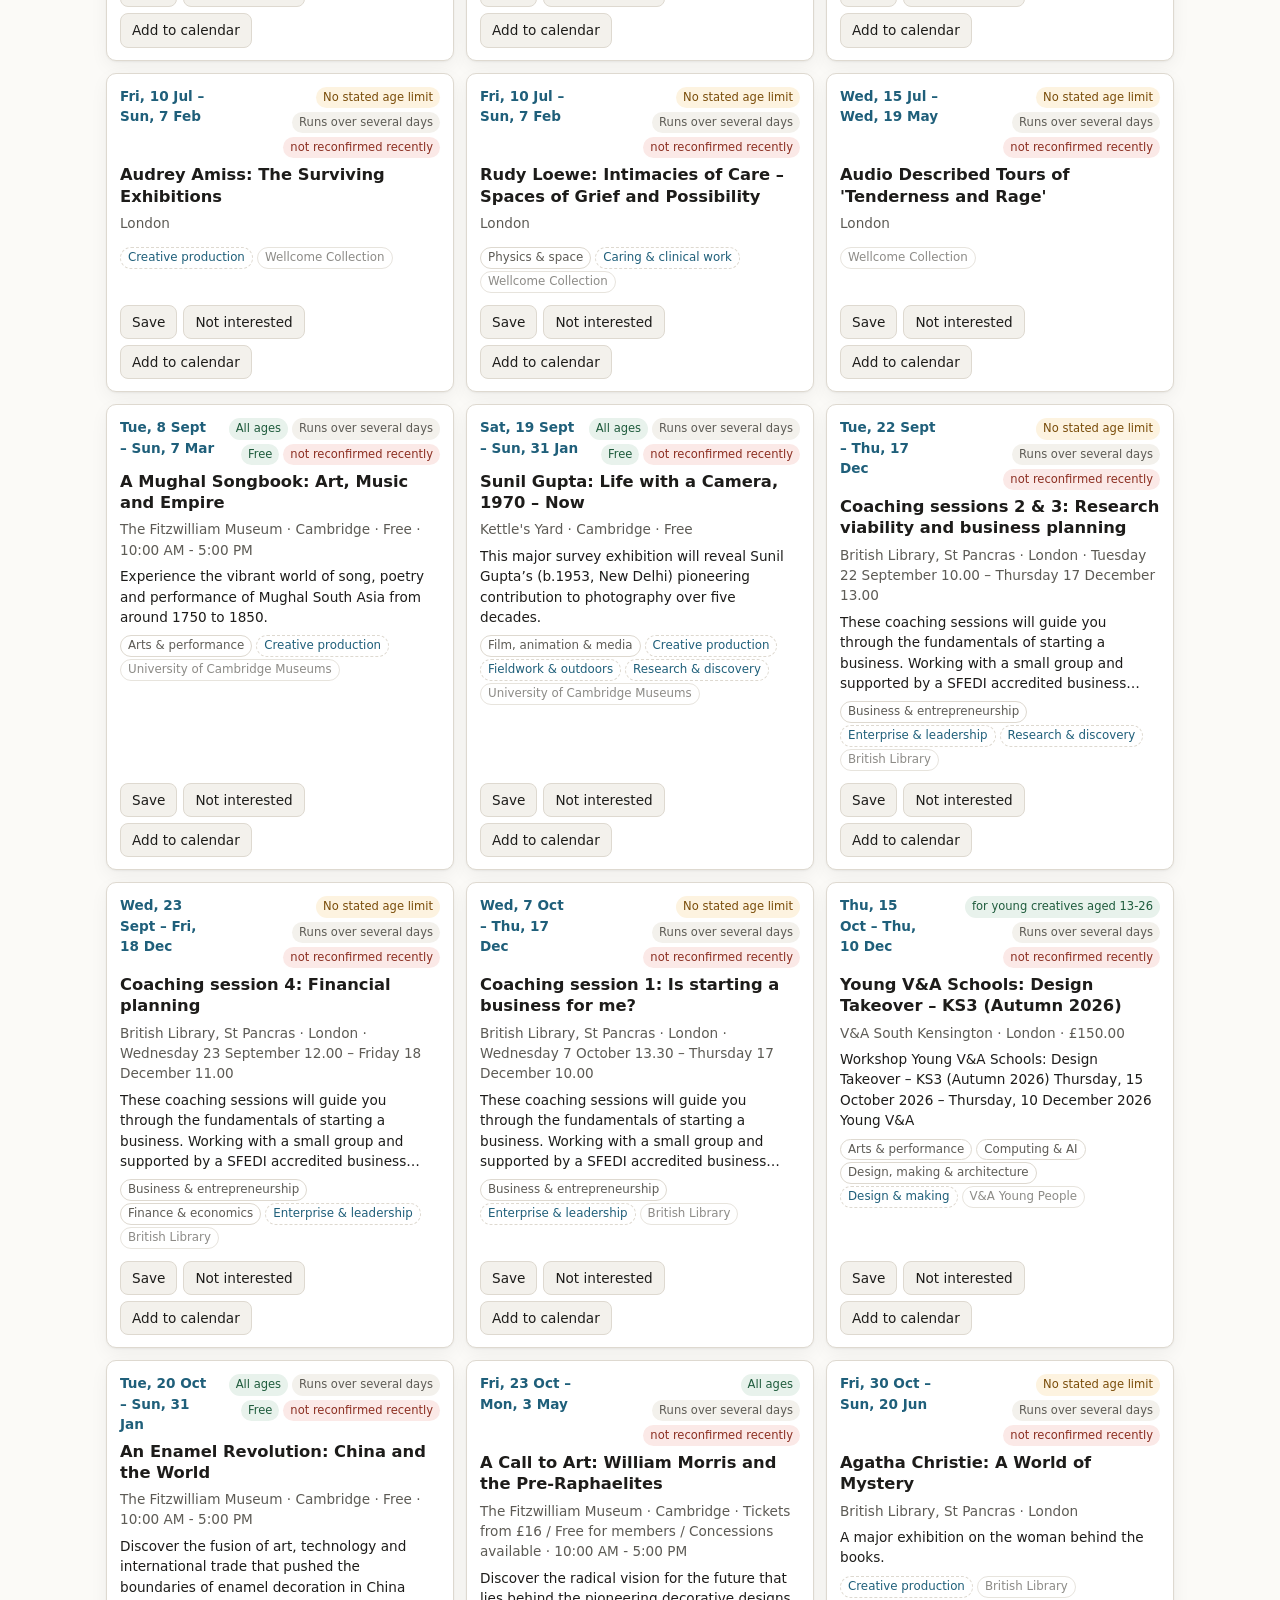
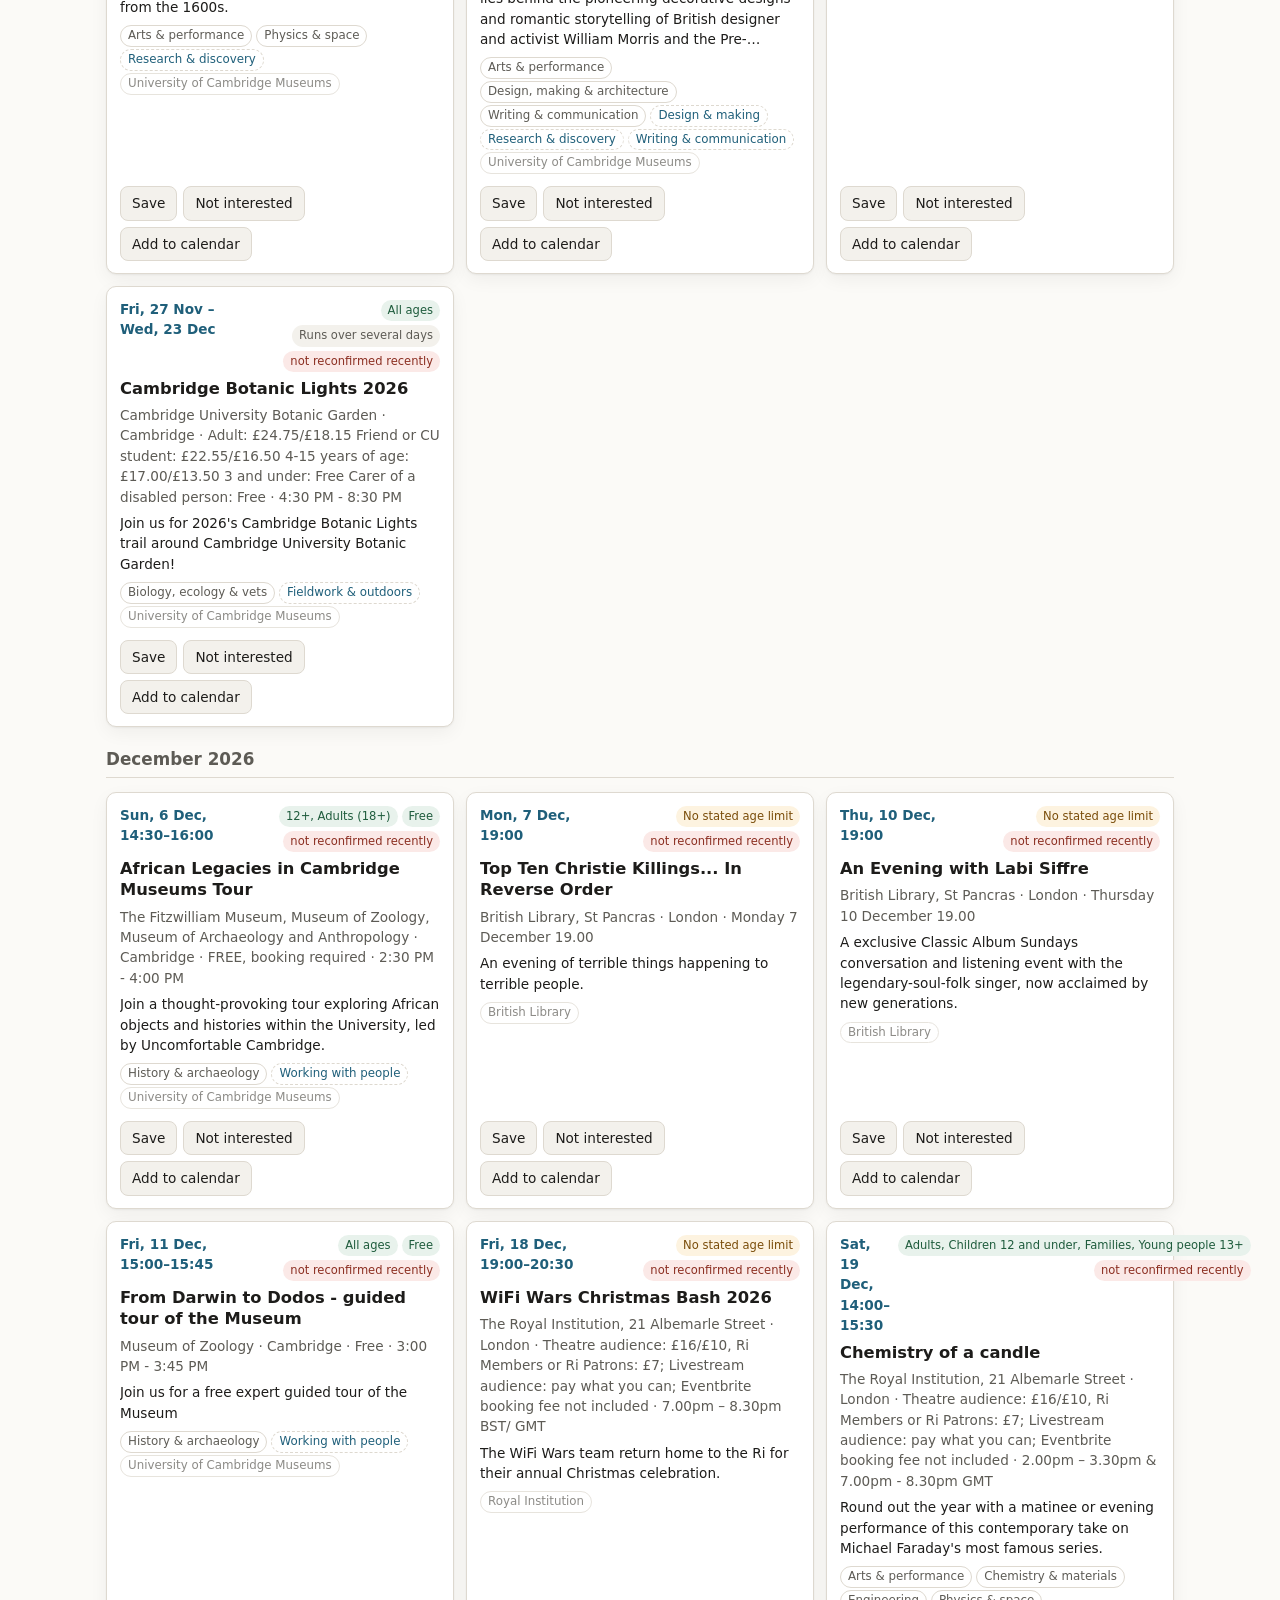
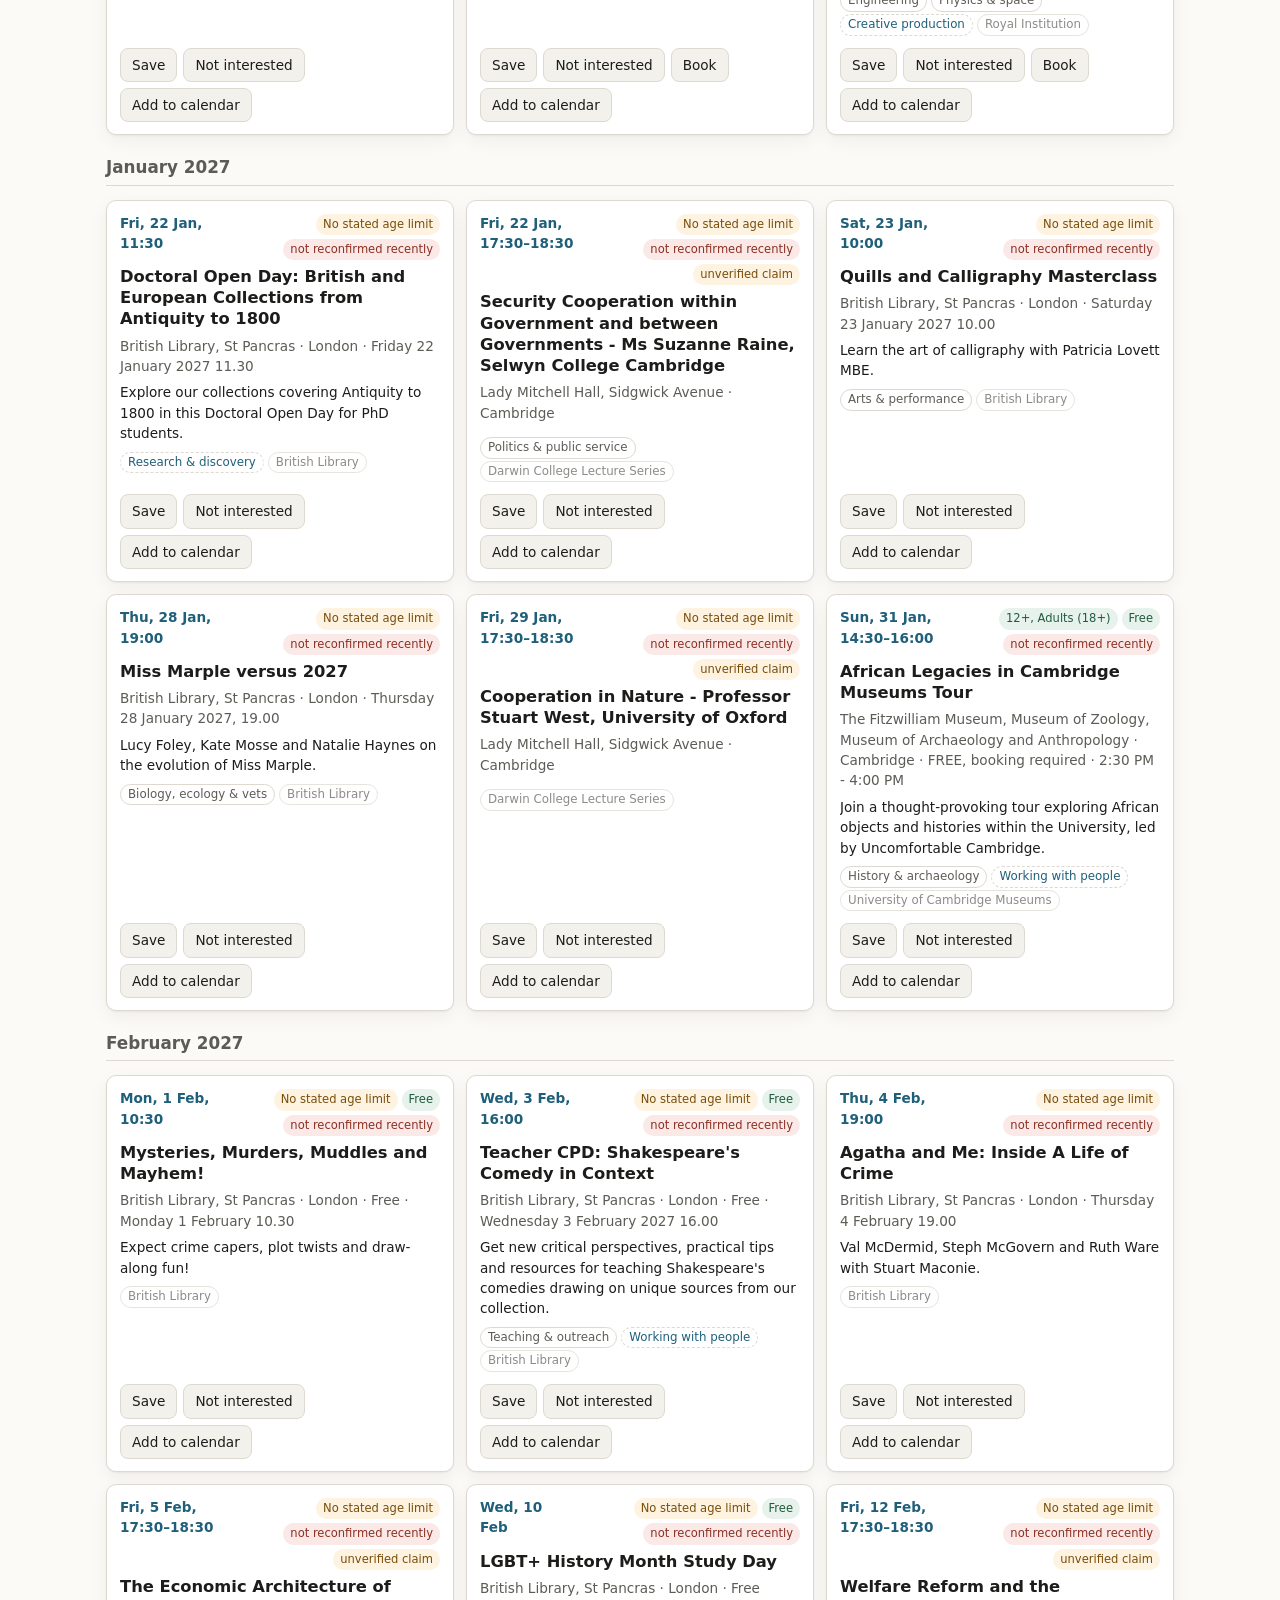
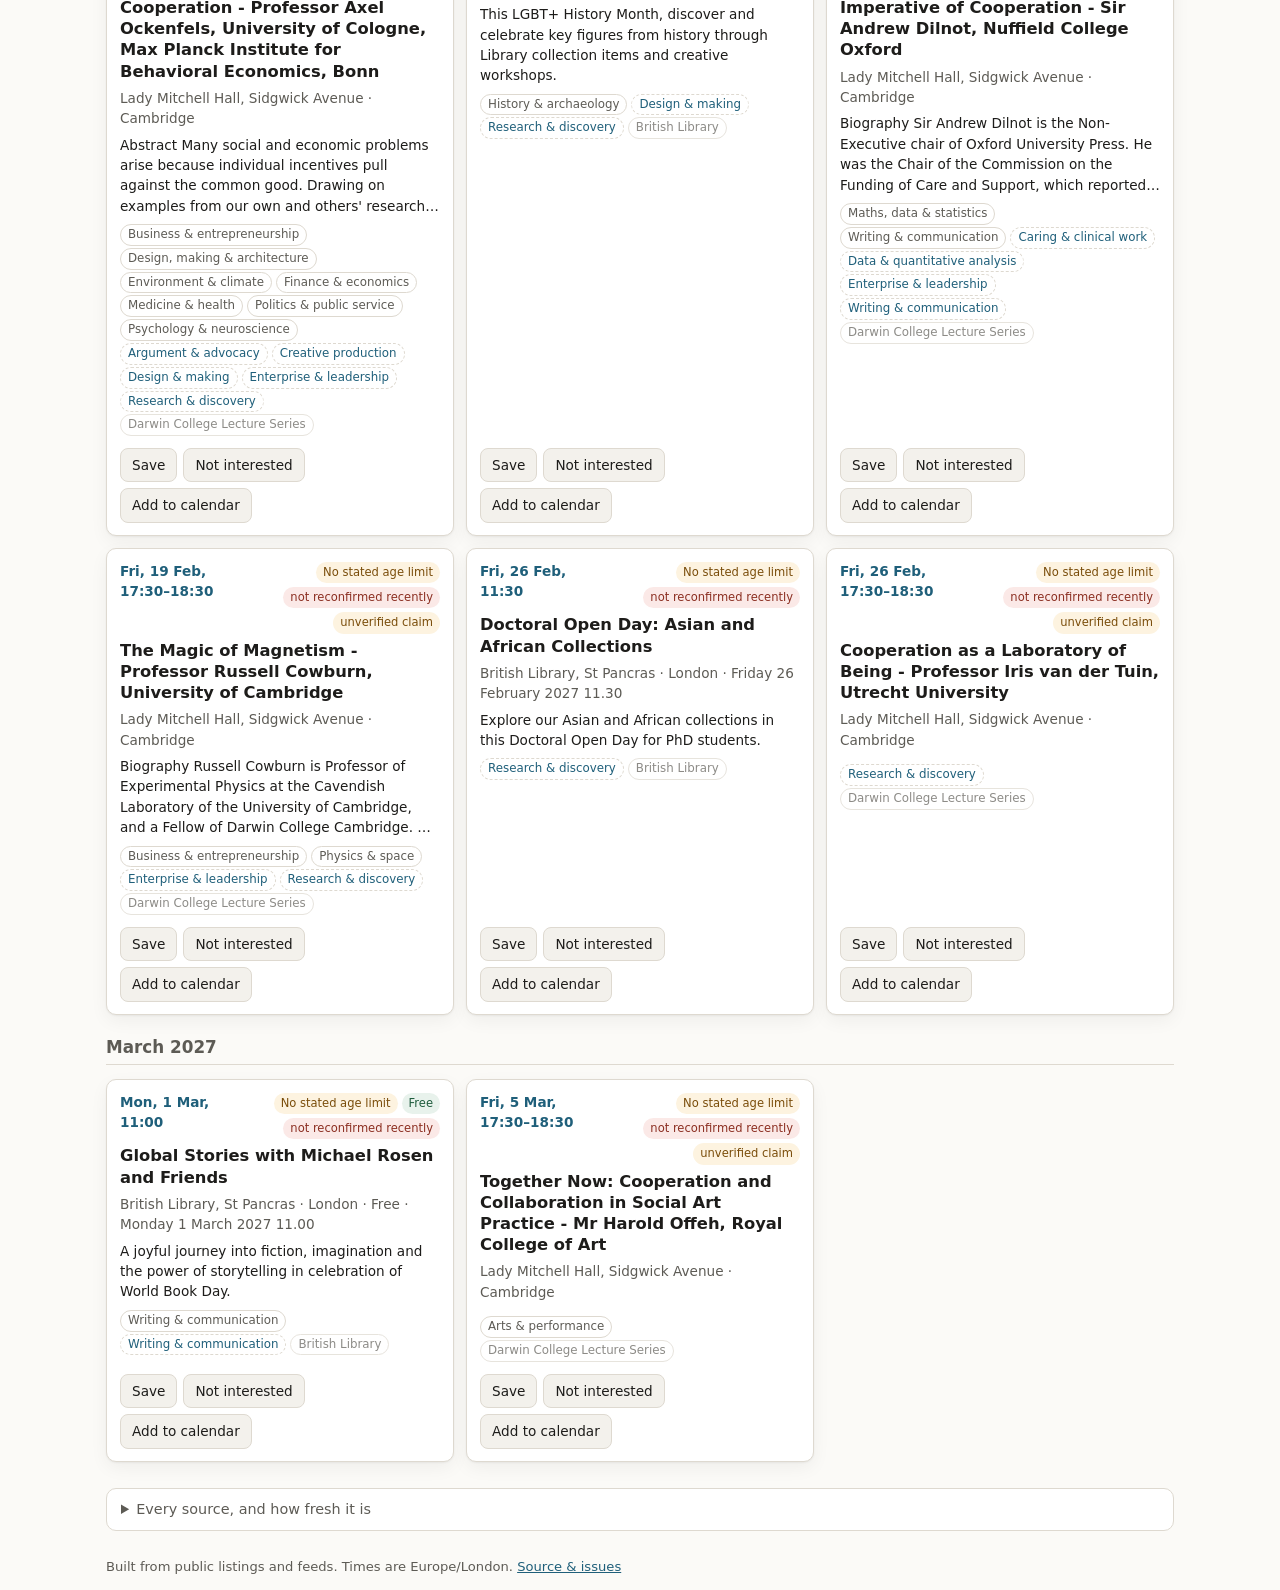
==== commit 2a24aa60: "Tell a single evening apart from something that runs for weeks The catalogue mixes two things a pers" ====
--- a/docs/index.html
+++ b/docs/index.html
@@ -58,6 +58,10 @@
           <label><span>From</span><input type="date" id="from"></label>
           <label><span>To</span><input type="date" id="to"></label>
         </div>
+      </fieldset>
+      <fieldset>
+        <legend>Kind <span class="hint">(one evening, or something you can catch over weeks)</span></legend>
+        <div class="chips" id="shape"></div>
       </fieldset>
       <fieldset>
         <legend>Where</legend>
--- a/docs/assets/styles.css
+++ b/docs/assets/styles.css
@@ -80,7 +80,13 @@
 }
 
 .row { display: flex; flex-wrap: wrap; gap: 12px; align-items: flex-end; margin-bottom: 12px; }
-.row.facets { display: grid; grid-template-columns: repeat(3, 1fr); align-items: start; }
+/* auto-fit rather than a fixed count: the row holds four fieldsets now, and
+ * a fixed three stranded the fourth alone on a second line. */
+.row.facets {
+  display: grid;
+  grid-template-columns: repeat(auto-fit, minmax(215px, 1fr));
+  align-items: start;
+}
 .row:last-child { margin-bottom: 0; }
 .grow { flex: 1 1 260px; }
 
@@ -200,7 +206,7 @@
 footer { margin: 30px 0; font-size: .82rem; color: var(--ink-2); }
 footer a { color: var(--accent); }
 
-@media (max-width: 860px) {
+@media (max-width: 560px) {
   .row.facets { grid-template-columns: 1fr; }
 }
 
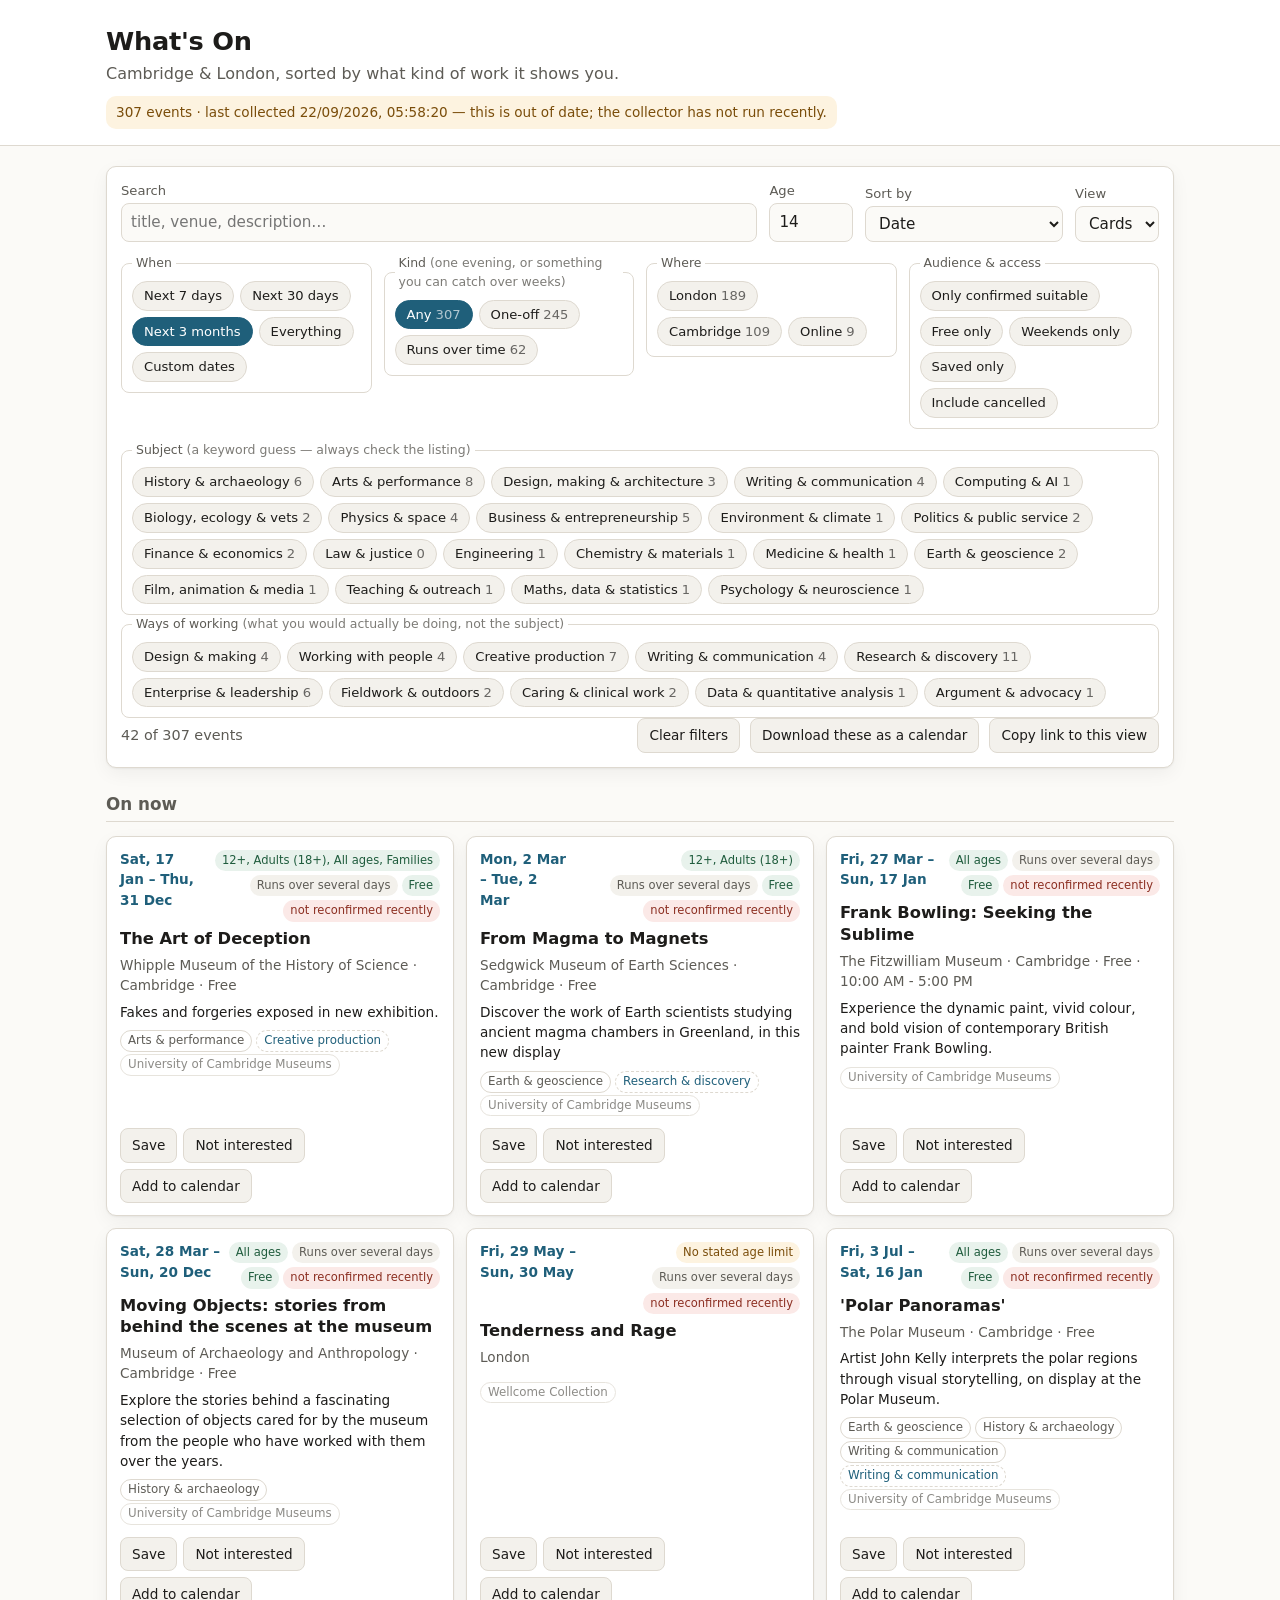
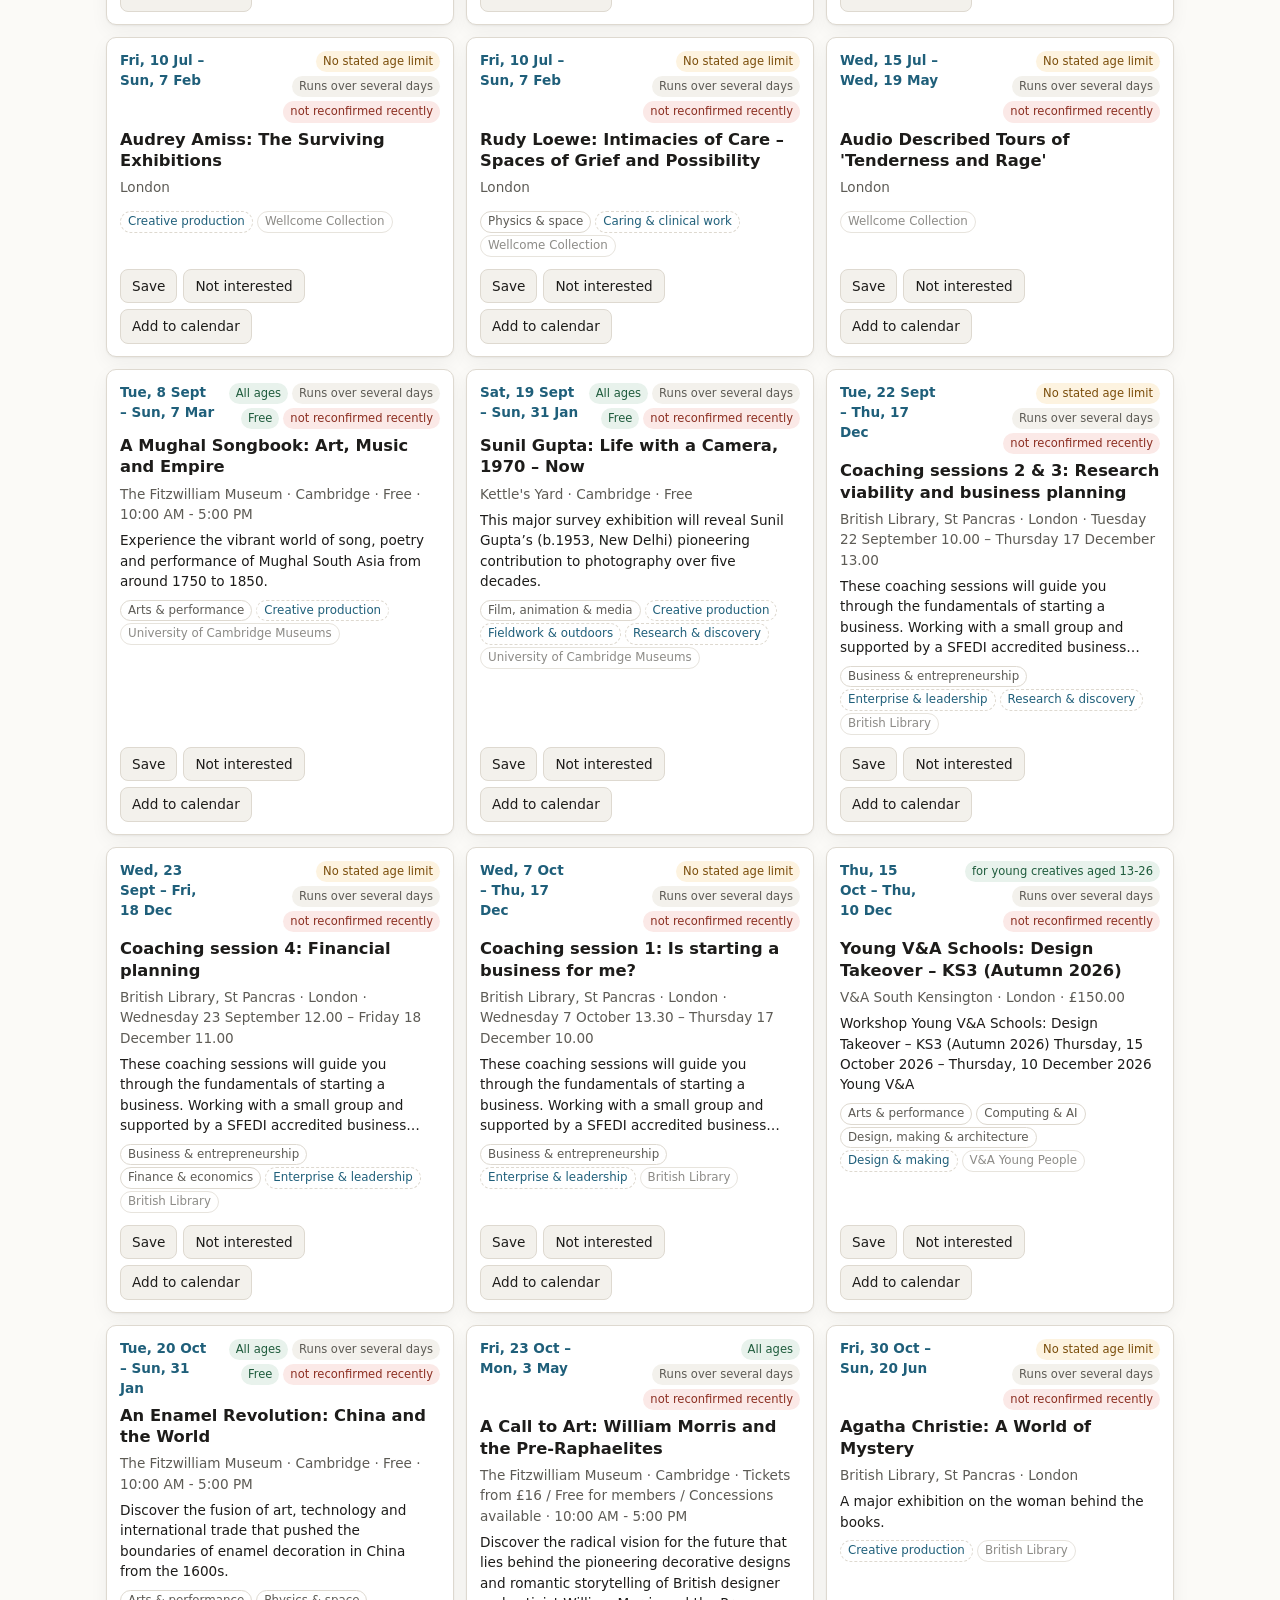
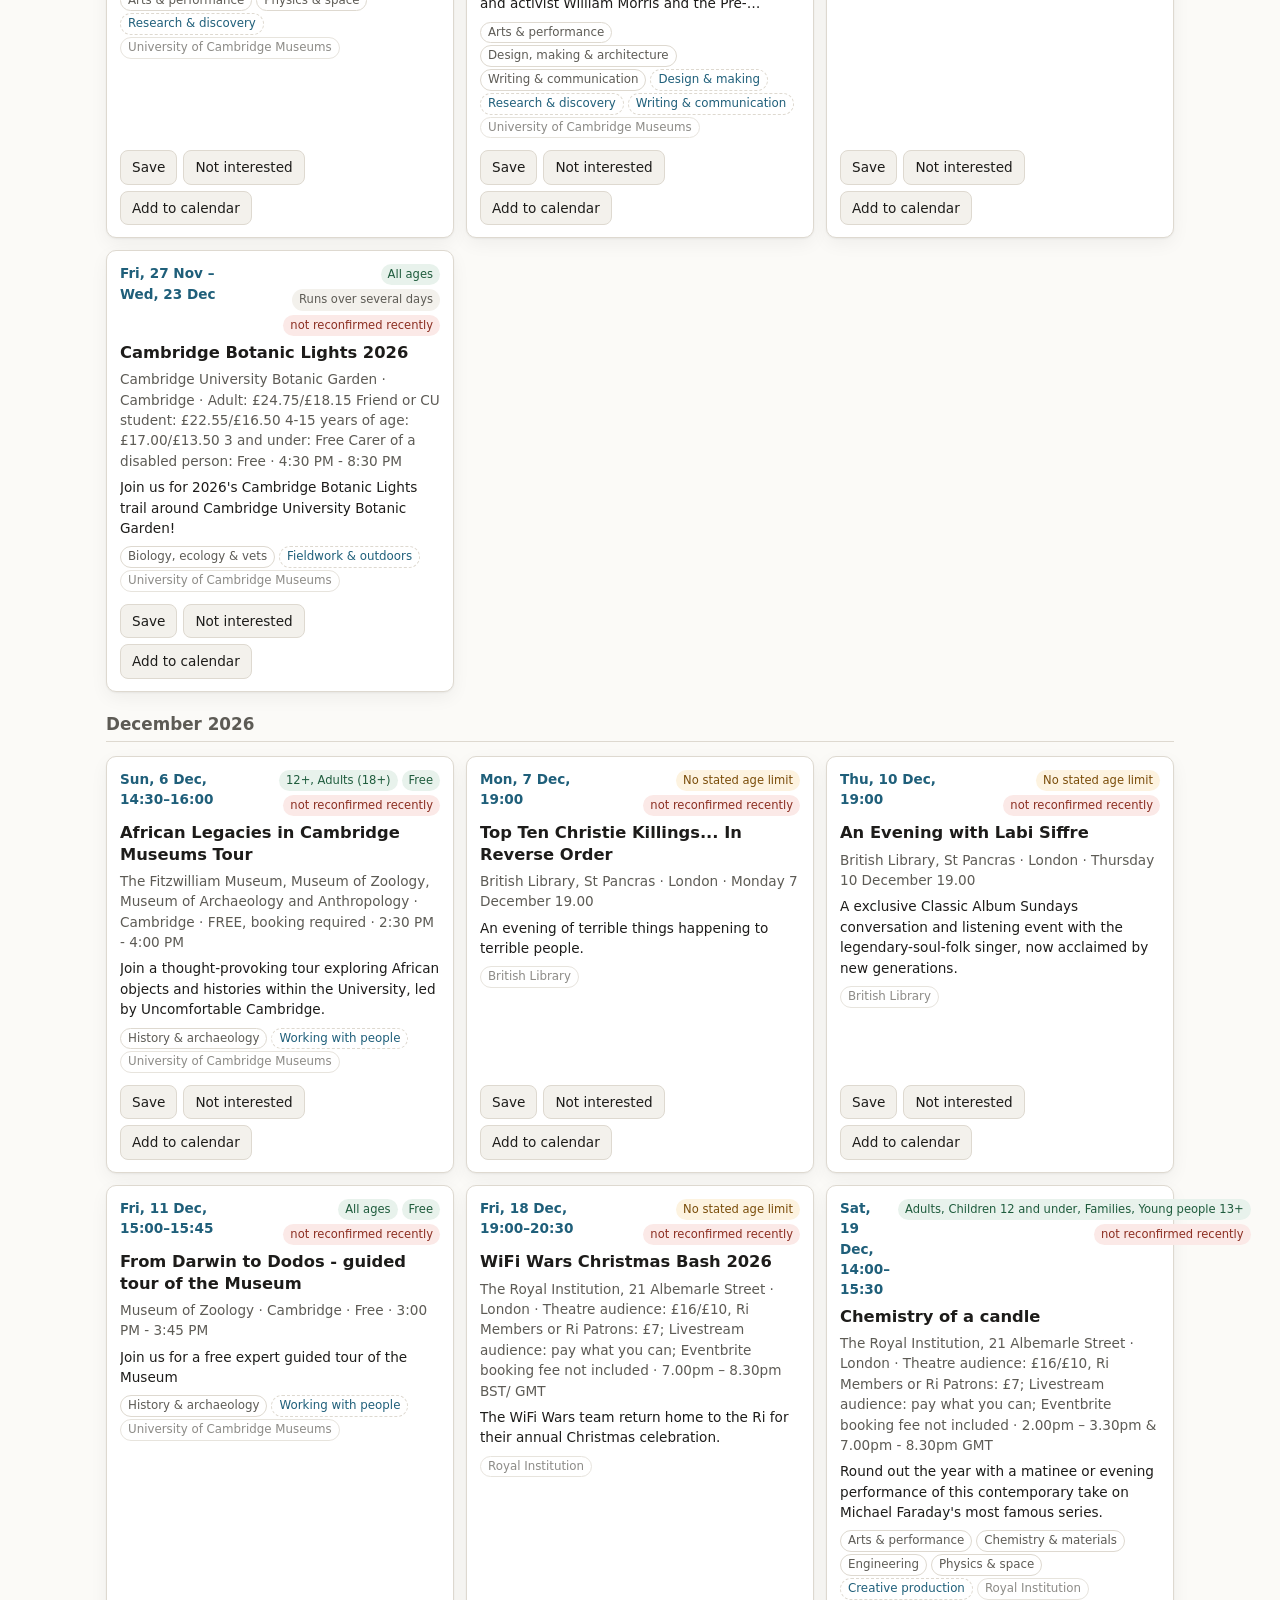
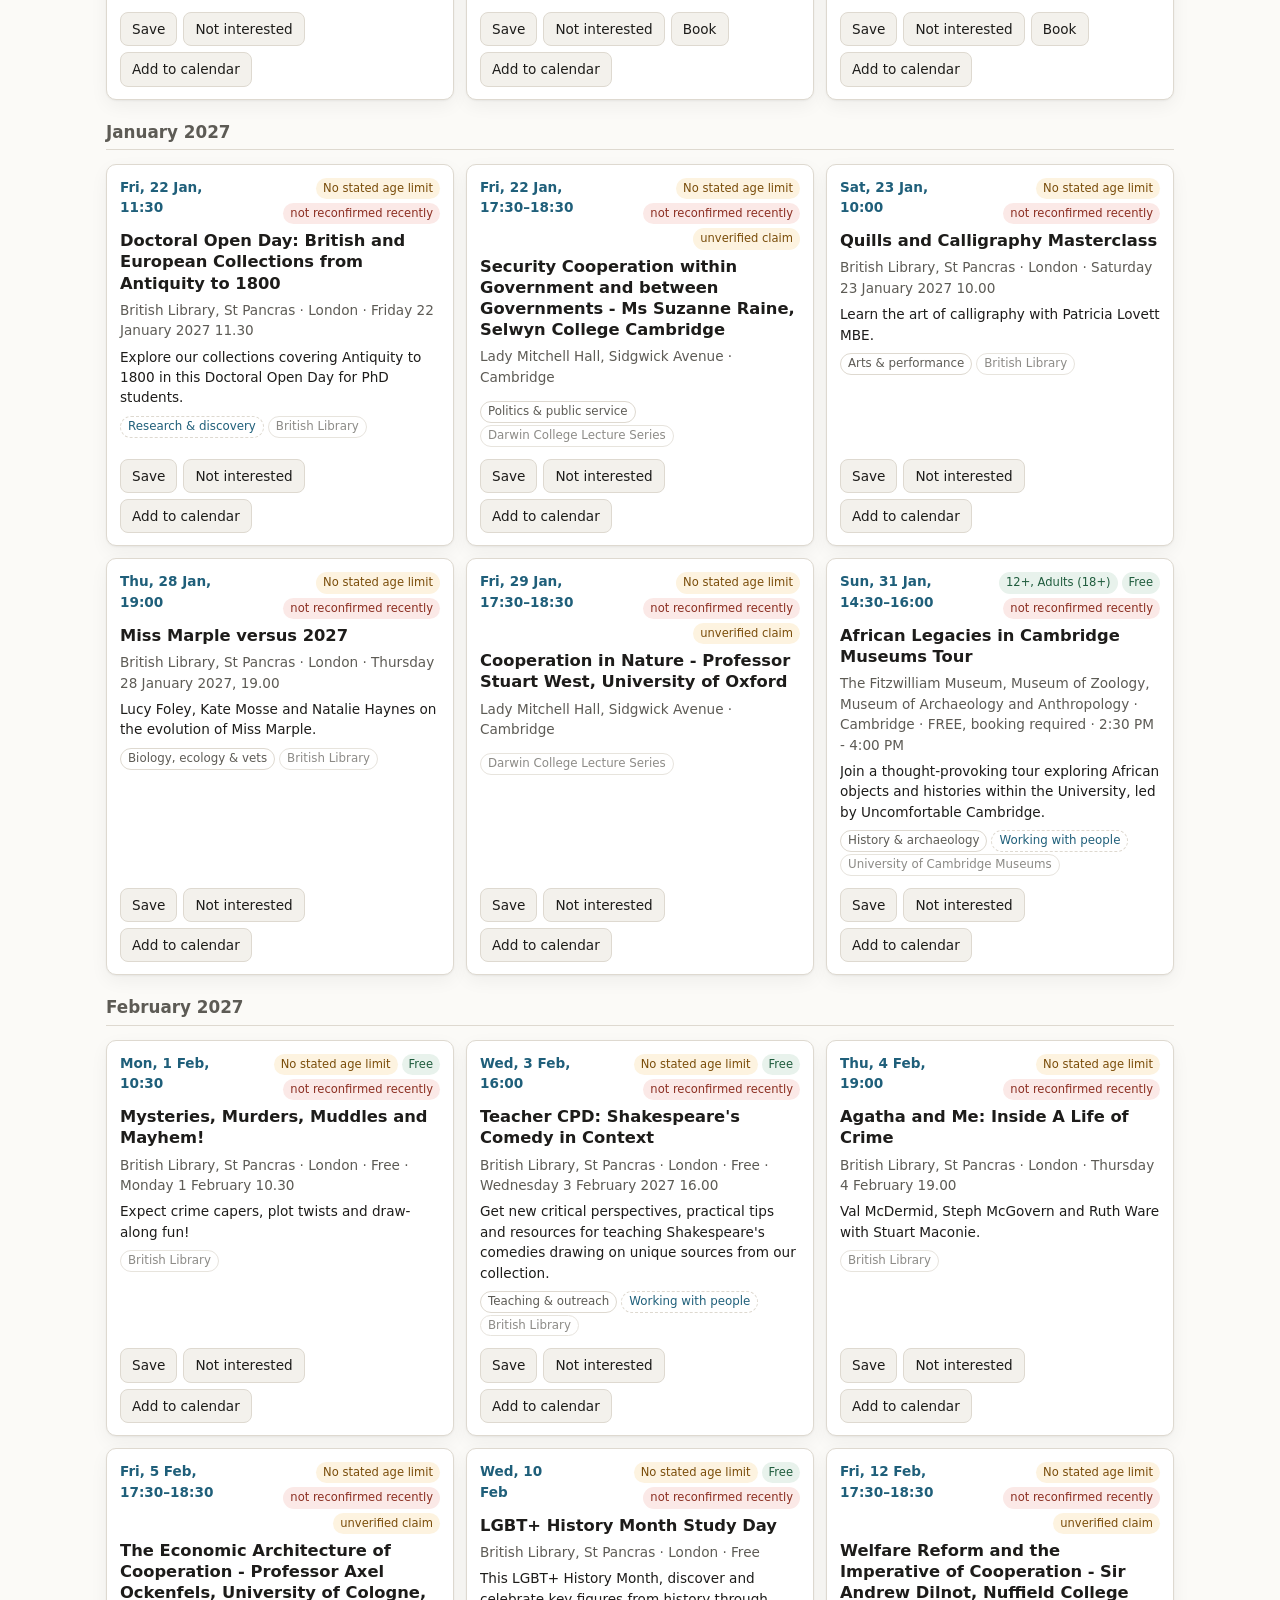
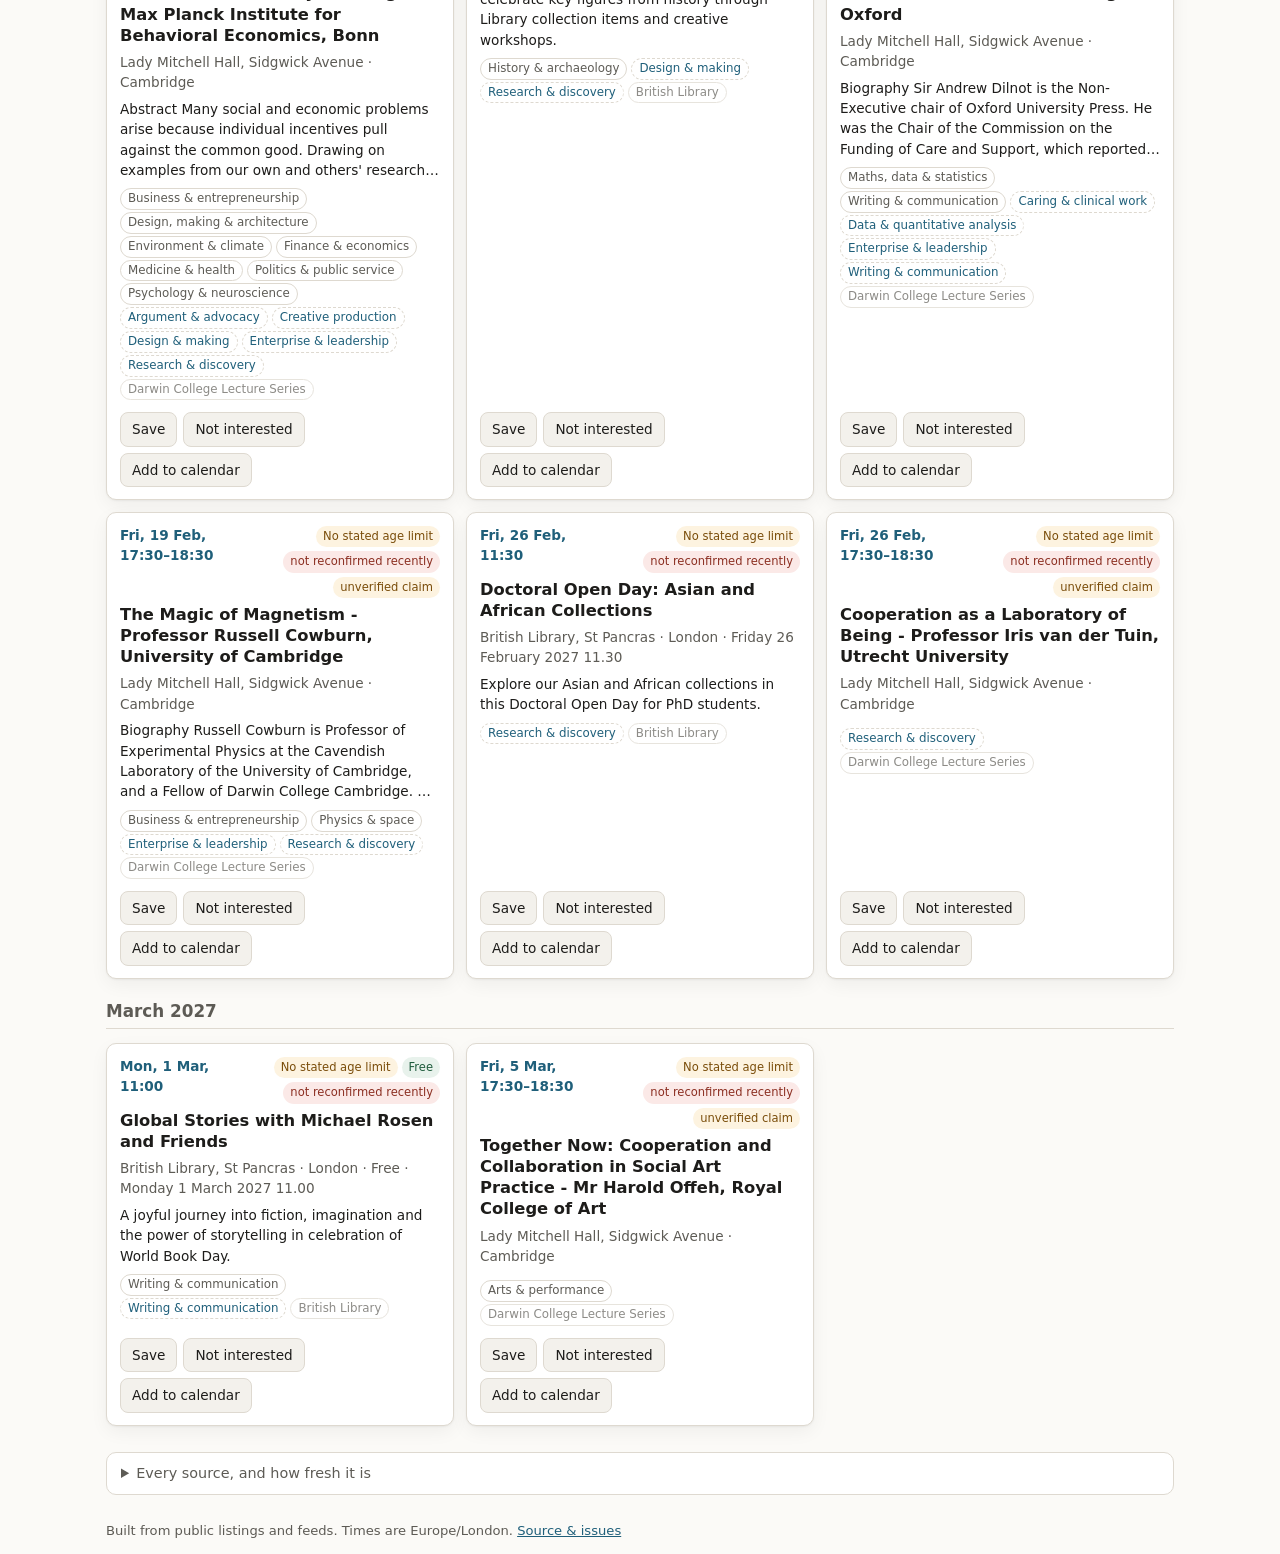
==== commit cb25bd22: "Repair the filter panel the fourth fieldset broke Adding the Kind fieldset took the facets row to fo" ====
--- a/docs/index.html
+++ b/docs/index.html
@@ -54,7 +54,7 @@
       <fieldset>
         <legend>When</legend>
         <div class="chips" id="when"></div>
-        <div class="dates">
+        <div class="dates" id="dates" hidden>
           <label><span>From</span><input type="date" id="from"></label>
           <label><span>To</span><input type="date" id="to"></label>
         </div>
--- a/docs/assets/styles.css
+++ b/docs/assets/styles.css
@@ -120,7 +120,15 @@
 .chip[aria-pressed="true"] { background: var(--accent); color: var(--accent-ink); border-color: var(--accent); }
 .chip .n { opacity: .65; font-variant-numeric: tabular-nums; margin-left: 4px; }
 
-.dates { display: flex; gap: 10px; margin-top: 8px; }
+/* The two date inputs size to their own content by default (~150px each),
+ * which overflowed the fieldset once the facets row gained a fourth column.
+ * They shrink and wrap instead, so the box holds them at any column width. */
+.dates { display: flex; flex-wrap: wrap; gap: 10px; margin-top: 8px; }
+/* `display: flex` beats the user agent's rule for the hidden attribute, so
+ * the inputs stayed on screen however often the attribute was set. */
+.dates[hidden] { display: none; }
+.dates label { flex: 1 1 130px; min-width: 0; }
+.dates input[type=date] { width: 100%; }
 
 .row.actions { align-items: center; gap: 10px; }
 #count { margin: 0; flex: 1 1 auto; font-size: .9rem; color: var(--ink-2); }
@@ -213,5 +221,4 @@
 @media (max-width: 620px) {
   .row { gap: 10px; }
   fieldset { flex-basis: 100%; }
-  .dates { flex-wrap: wrap; }
-}
+}
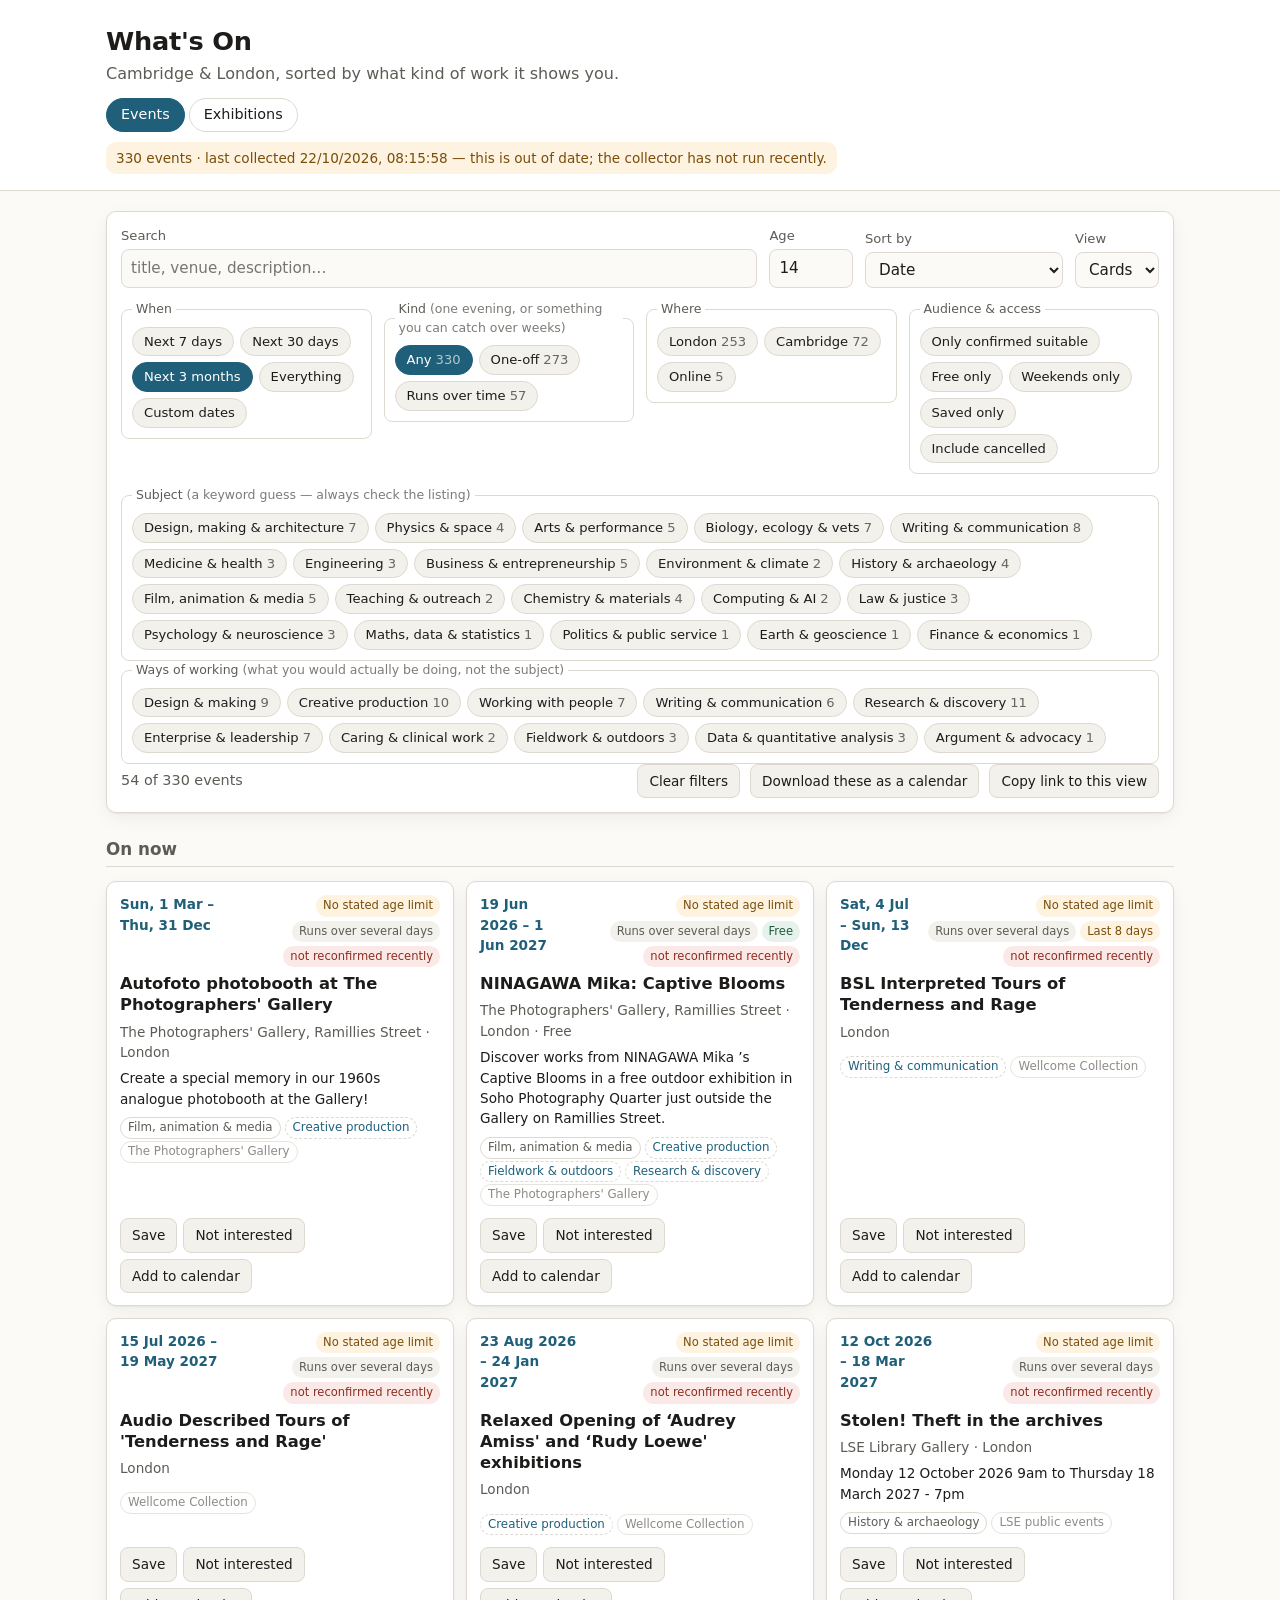
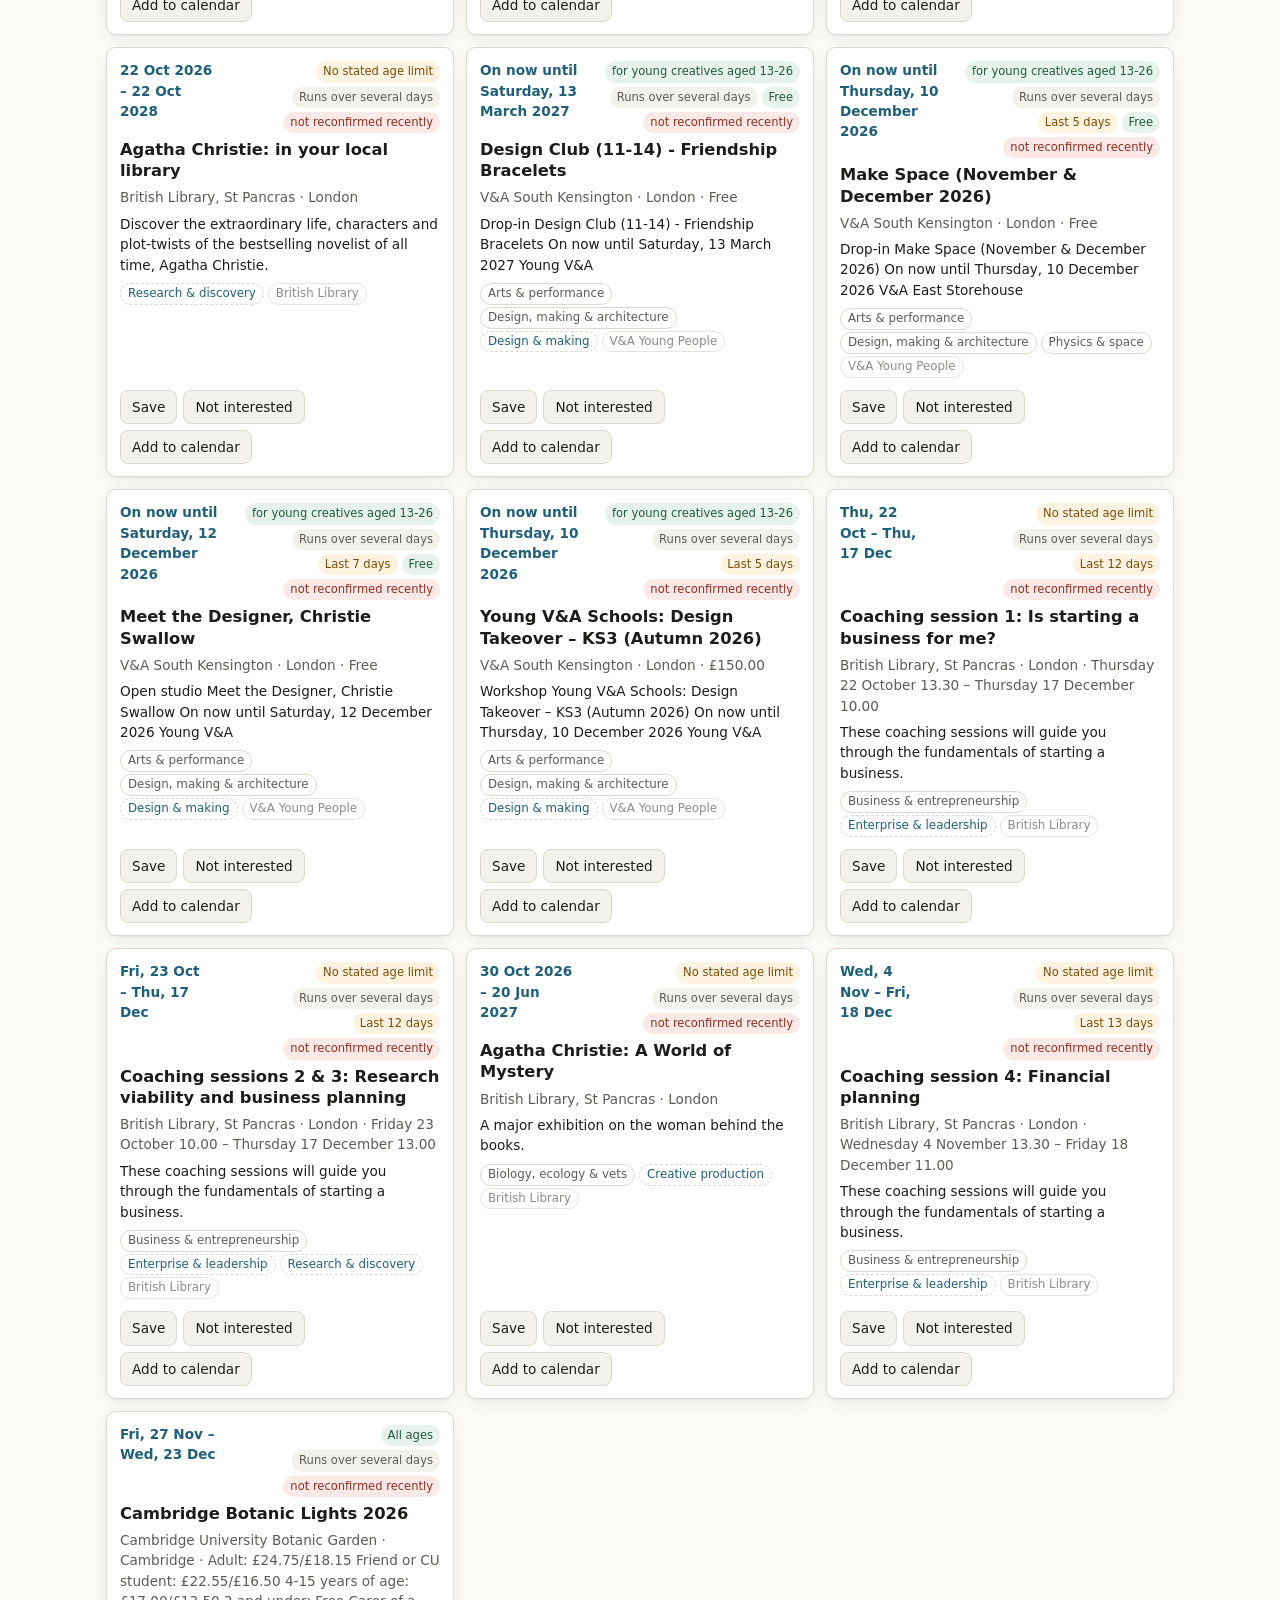
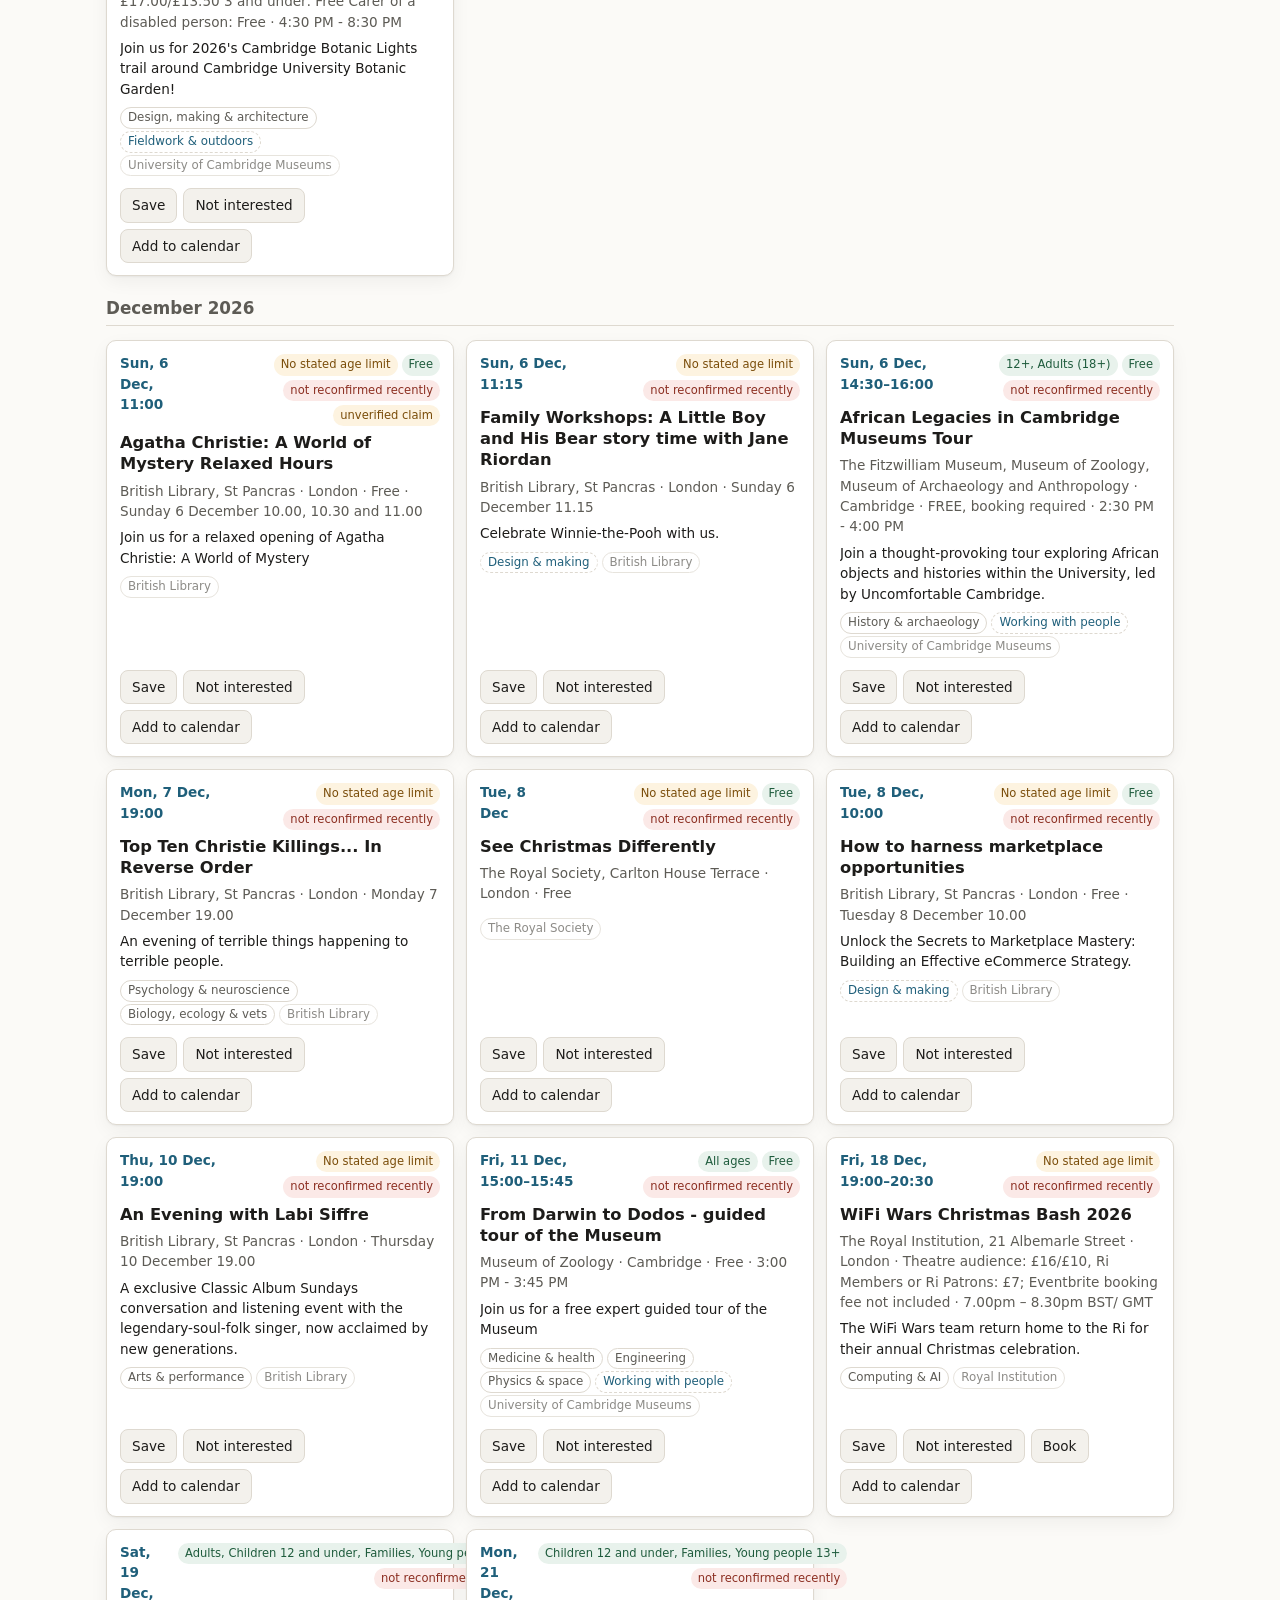
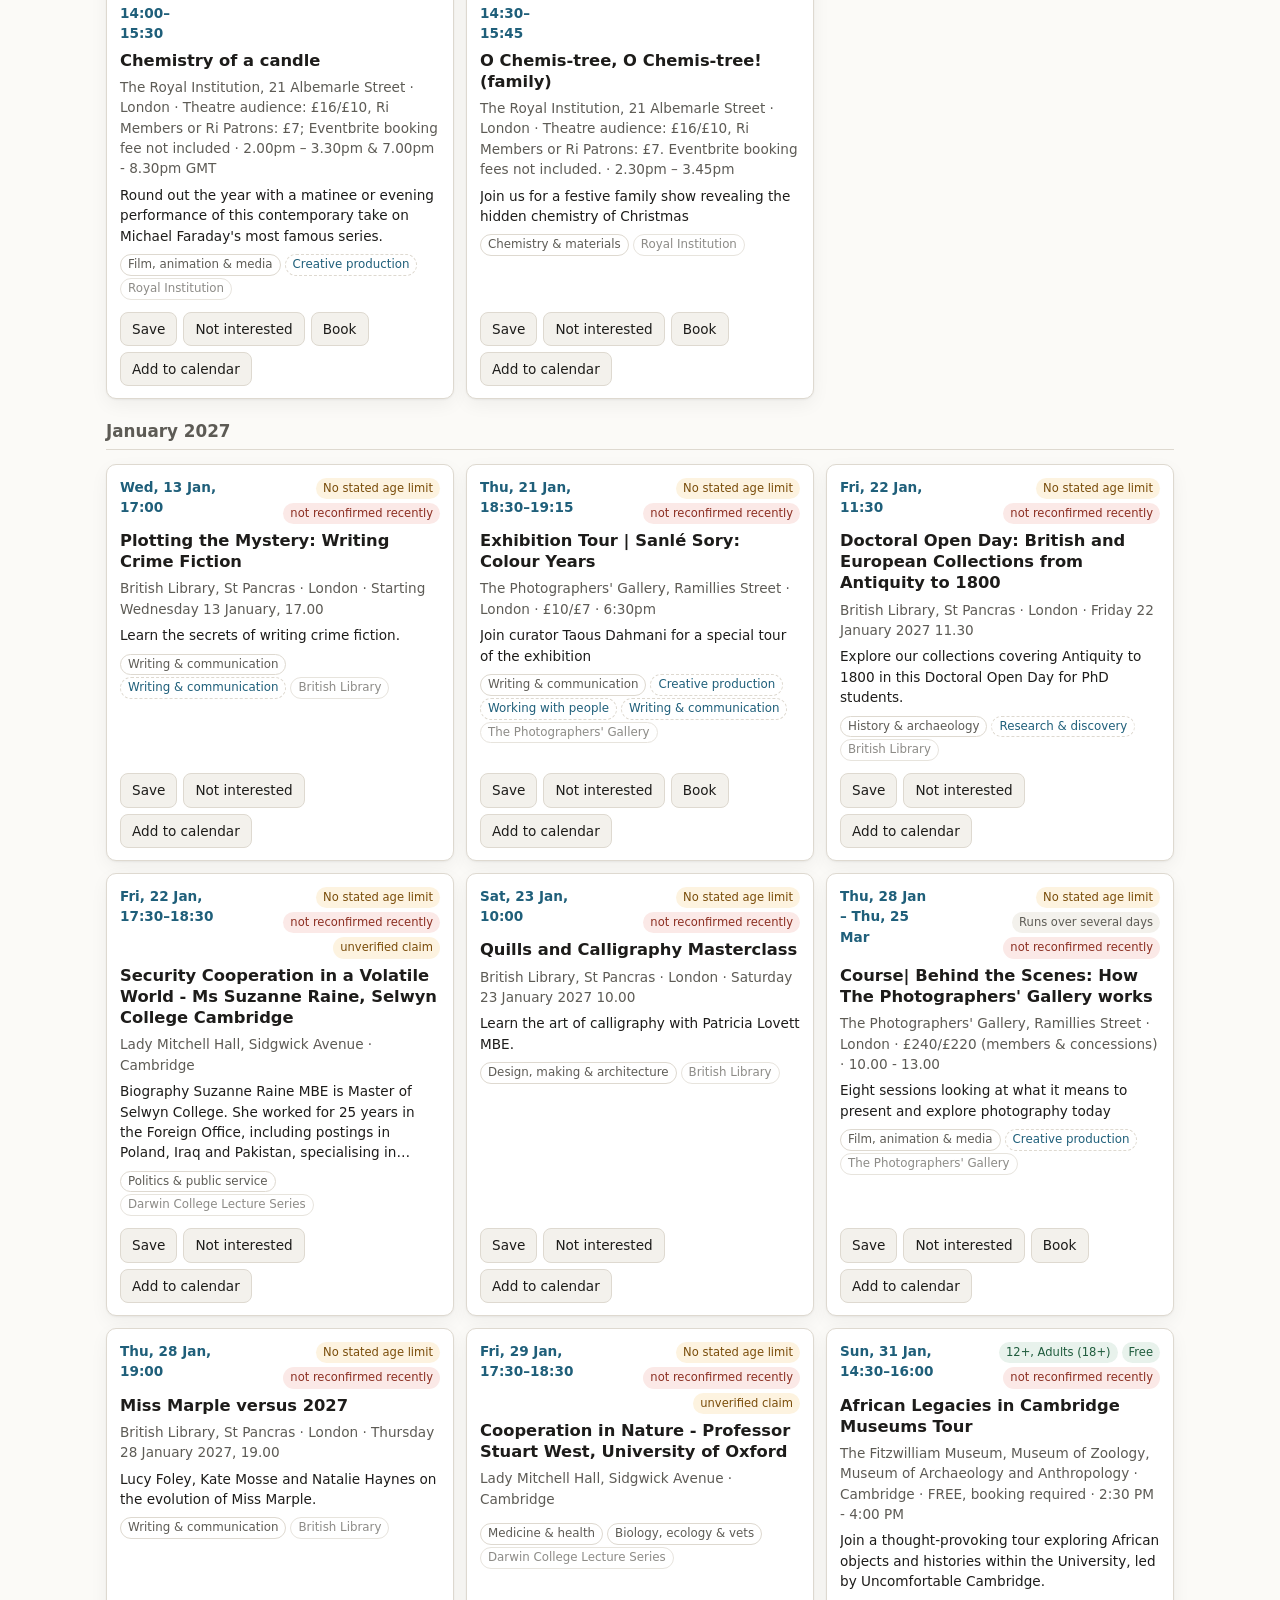
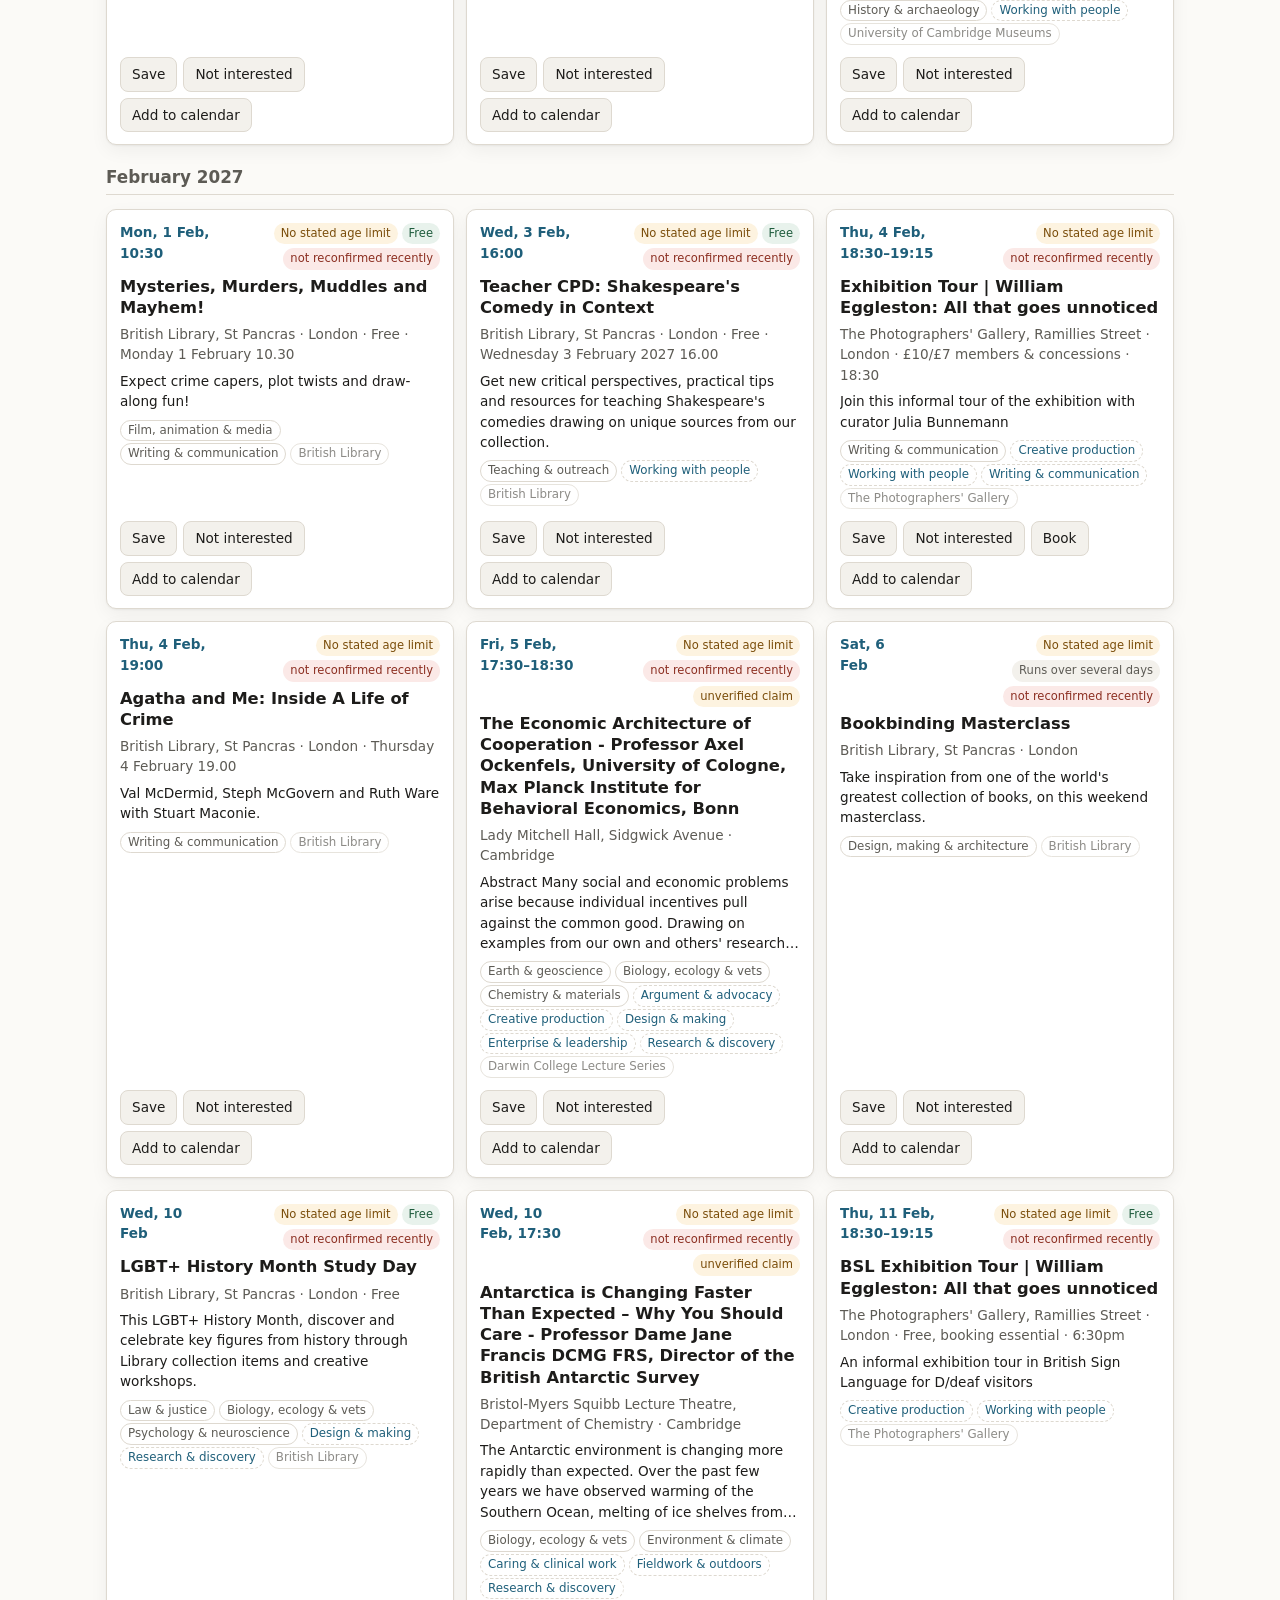
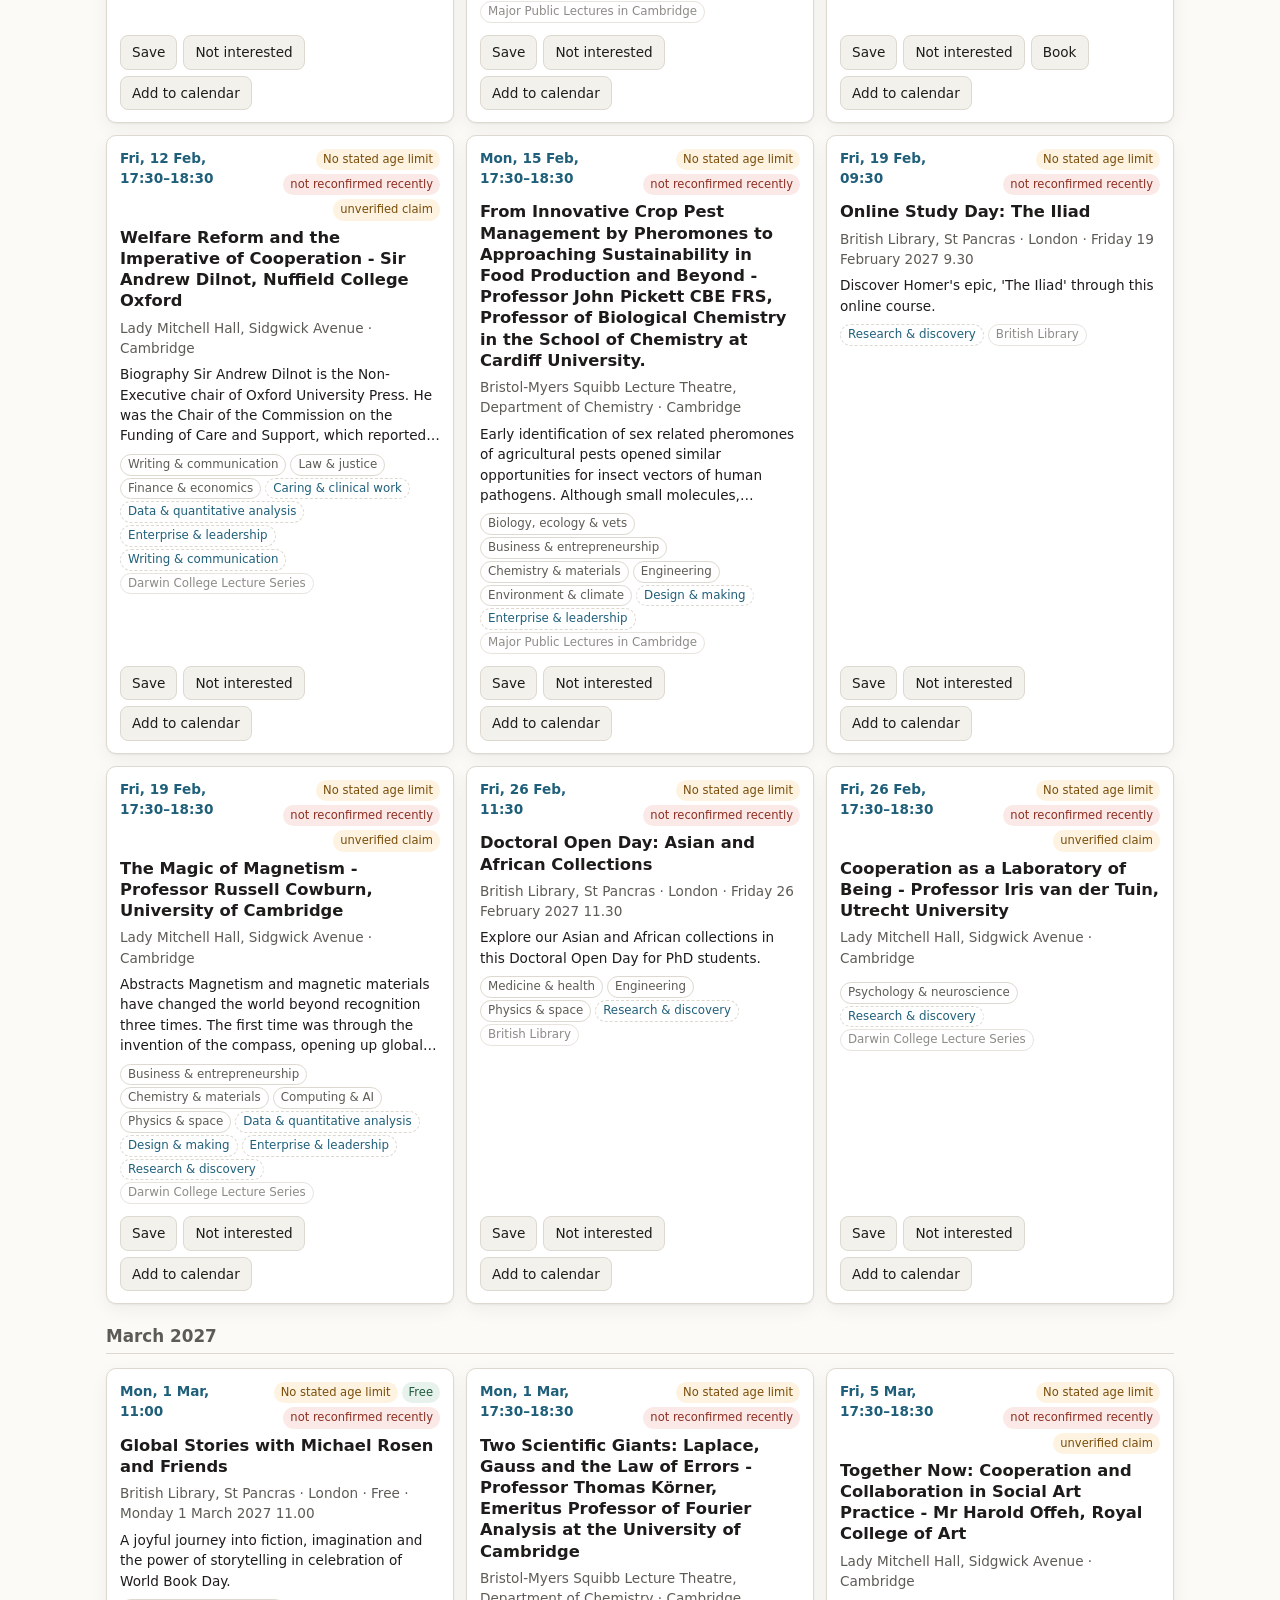
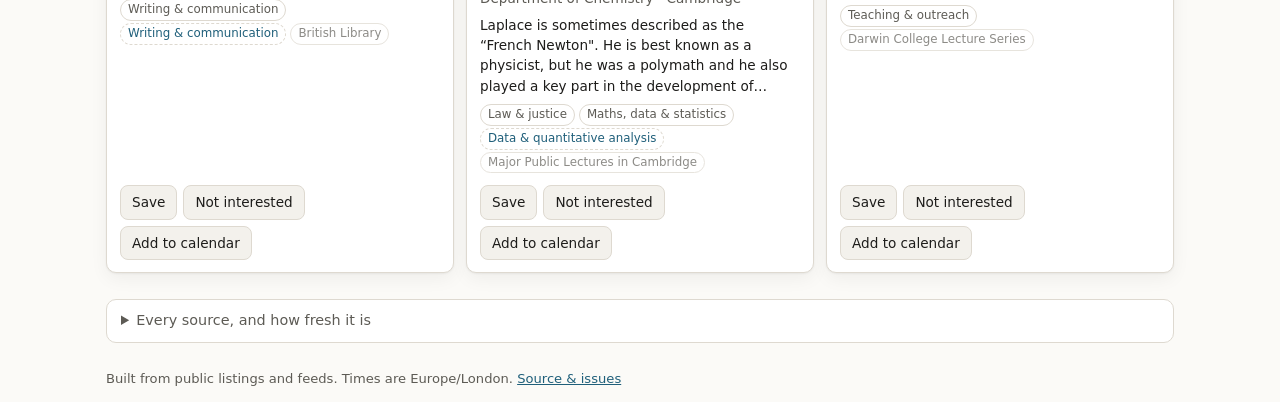
==== commit 88ee7268: "Add an Exhibitions page, fed by seven London galleries exhibitions.html reads the same events.json; " ====
--- a/docs/index.html
+++ b/docs/index.html
@@ -8,13 +8,17 @@
 <link rel="stylesheet" href="assets/styles.css">
 <link rel="icon" href="data:image/svg+xml,<svg xmlns='http://www.w3.org/2000/svg' viewBox='0 0 16 16'><text y='13' font-size='13'>&#128197;</text></svg>">
 </head>
-<body>
+<body data-page="events">
 <a class="skip" href="#results">Skip to results</a>
 
 <header class="topbar">
   <div class="wrap">
     <h1>What's On</h1>
     <p class="tagline">Cambridge &amp; London, sorted by what kind of work it shows you.</p>
+    <nav class="pages" aria-label="Pages">
+      <a href="./" aria-current="page">Events</a>
+      <a href="exhibitions.html">Exhibitions</a>
+    </nav>
     <p id="freshness" class="freshness" role="status"></p>
   </div>
 </header>
--- a/docs/assets/styles.css
+++ b/docs/assets/styles.css
@@ -62,6 +62,17 @@
 }
 .topbar h1 { margin: 0; font-size: 1.6rem; letter-spacing: -.01em; }
 .tagline { margin: 2px 0 0; color: var(--ink-2); }
+
+/* Two pages over one data file: events, and exhibitions. */
+.pages { display: flex; gap: 4px; margin: 12px 0 0; flex-wrap: wrap; }
+.pages a {
+  padding: 5px 14px; border-radius: 999px; border: 1px solid var(--line);
+  color: var(--ink); text-decoration: none; font-size: .9rem;
+}
+.pages a:hover { border-color: var(--accent); }
+.pages a[aria-current="page"] {
+  background: var(--accent); color: var(--accent-ink); border-color: var(--accent);
+}
 .freshness { margin: 10px 0 0; font-size: .85rem; color: var(--ink-2); }
 .freshness.stale {
   background: var(--warn-bg); color: var(--warn-ink);
@@ -177,6 +188,7 @@
 .badge.age-unknown { background: var(--warn-bg); color: var(--warn-ink); }
 .badge.alert { background: var(--bad-bg); color: var(--bad-ink); }
 .badge.verified { background: var(--good-bg); color: var(--good-ink); }
+.badge.closing { background: var(--warn-bg); color: var(--warn-ink); }
 .tag {
   display: inline-block; font-size: .74rem; margin: 2px 4px 0 0;
   padding: 1px 7px; border: 1px solid var(--line); border-radius: 999px;
